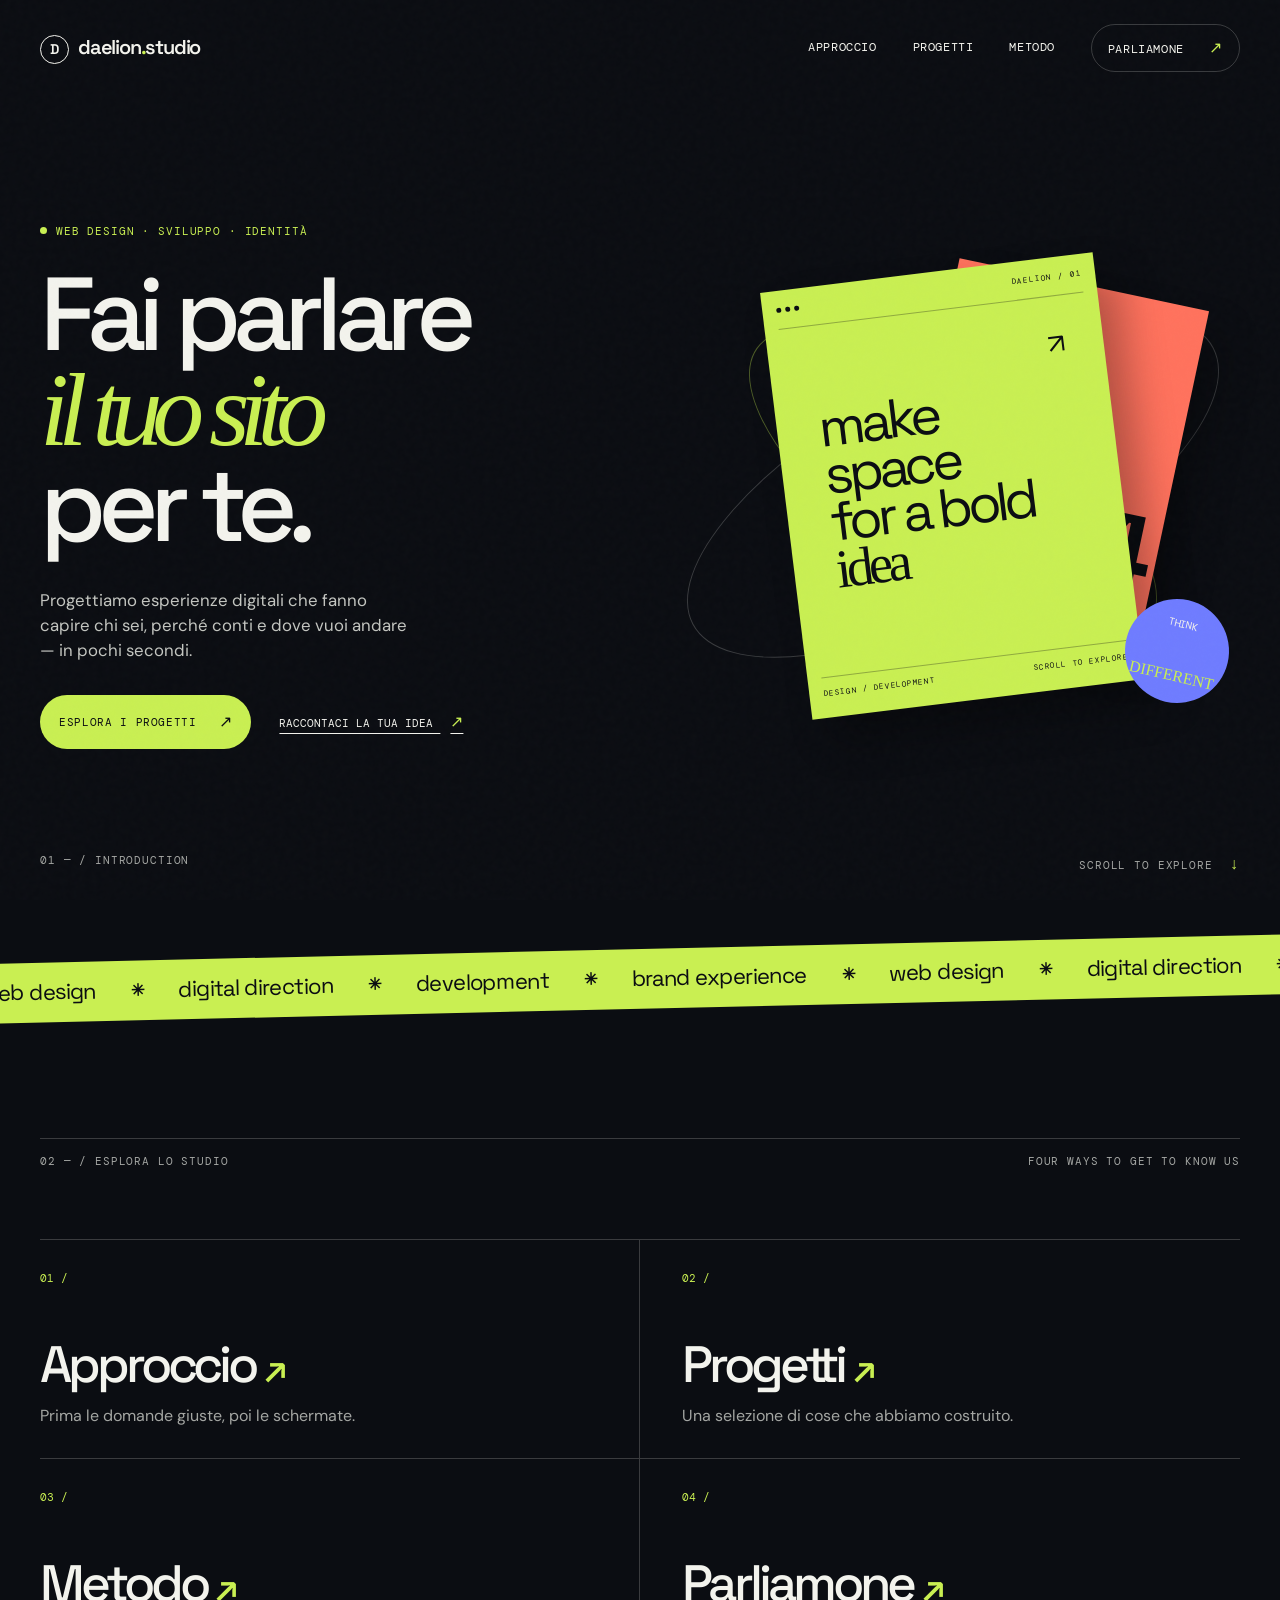
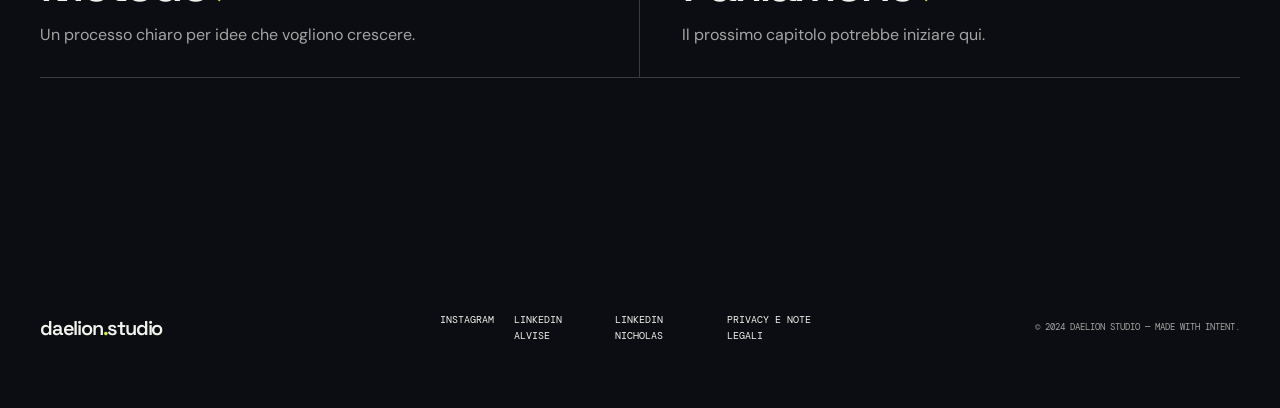
==== index.html @ 8bf16090 "Update homepage hero message" ====
<!doctype html>
<html lang="it">
  <head>
    <meta charset="UTF-8" />
    <meta name="viewport" content="width=device-width, initial-scale=1.0" />
    <meta
      name="description"
      content="Daelion Studio progetta siti web distintivi per imprese ambiziose."
    />
    <title>Daelion Studio — Siti web con carattere</title>
    <link rel="icon" type="image/svg+xml" href="favicon.svg" />
    <link rel="preconnect" href="https://fonts.googleapis.com" />
    <link rel="preconnect" href="https://fonts.gstatic.com" crossorigin />
    <link
      href="https://fonts.googleapis.com/css2?family=DM+Mono:wght@400;500&family=DM+Sans:wght@400;500;600;700&family=Space+Grotesk:wght@400;500;600;700&display=swap"
      rel="stylesheet"
    />
    <link rel="stylesheet" href="styles.css" />
  </head>
  <body>
    <div class="noise" aria-hidden="true"></div>
    <header class="site-header">
      <a
        class="brand"
        href="index.html"
        aria-label="Daelion Studio, torna all'inizio"
        ><span class="brand-mark">D</span
        ><span>daelion<span class="brand-dot">.</span>studio</span></a
      ><button class="menu-toggle" aria-label="Apri menu" aria-expanded="false">
        <span></span><span></span>
      </button>
      <nav class="main-nav" aria-label="Navigazione principale">
        <a href="approccio.html">Approccio</a
        ><a href="progetti.html">Progetti</a><a href="metodo.html">Metodo</a
        ><a class="nav-cta" href="parliamone.html">Parliamone <span>↗</span></a>
      </nav>
    </header>
    <main id="top">
      <section class="hero section-shell">
        <div class="hero-copy">
          <p class="eyebrow">
            <span class="eyebrow-dot"></span> Web design · sviluppo · identità
          </p>
          <h1>Fai parlare<br /><em>il tuo sito</em><br />per te.</h1>
          <p class="hero-intro">
            Progettiamo esperienze digitali che fanno capire chi sei, perché
            conti e dove vuoi andare — in pochi secondi.
          </p>
          <div class="hero-actions">
            <a class="button button-primary" href="progetti.html"
              >Esplora i progetti <span>↗</span></a
            ><a class="text-link" href="parliamone.html"
              >Raccontaci la tua idea <span>↗</span></a
            >
          </div>
        </div>
        <div
          class="hero-art"
          aria-label="Composizione astratta con anteprima di un sito web"
          role="img"
        >
          <div class="orbit orbit-one"></div>
          <div class="orbit orbit-two"></div>
          <div class="hero-card hero-card-back">
            <span>studio<br />in progress</span><b>24</b>
          </div>
          <div class="hero-card hero-card-front">
            <div class="mini-browser">
              <span></span><span></span><span></span><i>daelion / 01</i>
            </div>
            <div class="hero-card-body">
              <p>make space<br />for a bold<br /><strong>idea</strong></p>
              <span class="mini-arrow">↗</span>
            </div>
            <div class="mini-footer">
              <span>design / development</span><span>scroll to explore</span>
            </div>
          </div>
          <div class="hero-sticker">think<br /><b>different</b></div>
        </div>
        <div class="hero-meta">
          <span>01 — / introduction</span
          ><span>scroll to explore <b>↓</b></span>
        </div>
      </section>
      <div class="ticker" aria-label="I nostri ambiti di lavoro">
        <div class="ticker-track">
          <span>web design</span><b>✳</b><span>digital direction</span><b>✳</b
          ><span>development</span><b>✳</b><span>brand experience</span><b>✳</b
          ><span>web design</span><b>✳</b><span>digital direction</span><b>✳</b>
        </div>
      </div>
      <section class="home-links section-shell">
        <div class="section-label">
          <span>02 — / esplora lo studio</span
          ><span>four ways to get to know us</span>
        </div>
        <div class="home-links-grid">
          <a class="home-link-card" href="approccio.html">
            <span>01 /</span>
            <h2>Approccio <em>↗</em></h2>
            <p>Prima le domande giuste, poi le schermate.</p></a>
            <a class="home-link-card" href="progetti.html">
            <span>02 /</span>
            <h2>Progetti <em>↗</em></h2>
            <p>Una selezione di cose che abbiamo costruito.</p>
          </a>
          <a class="home-link-card" href="metodo.html">
            <span>03 /</span>
            <h2>Metodo <em>↗</em></h2>
            <p>Un processo chiaro per idee che vogliono crescere.</p>
          </a>
          <a class="home-link-card" href="parliamone.html">
            <span>04 /</span>
            <h2>Parliamone <em>↗</em></h2>
            <p>Il prossimo capitolo potrebbe iniziare qui.</p>
          </a>
        </div>
      </section>
    </main>
    <footer class="site-footer section-shell">
      <div class="footer-brand">
        daelion<span class="brand-dot">.</span>studio
      </div>
      <div class="footer-links">
        <a href="progetti.html">Instagram</a>
        <a href="linkedin.com/in/alvise-garberino">LinkedIn Alvise</a>
        <a href="linkedin.com/in/nicholas-darisi-b0581b3ab">LinkedIn Nicholas</a>
      </div>
      <p>© 2024 Daelion Studio — Made with intent.</p>
    </footer>
    <script src="script.js"></script>
  </body>
</html>
---- styles.css ----
:root {
  --ink: #0b0d12;
  --paper: #f3f3ed;
  --lime: #c9ef52;
  --coral: #ff725d;
  --blue: #6f7cff;
  --line: rgba(243, 243, 237, 0.2);
  --muted: #a4a6a3;
  --sans: "DM Sans", Arial, sans-serif;
  --display: "Space Grotesk", Arial, sans-serif;
  --mono: "DM Mono", monospace;
}
* {
  box-sizing: border-box;
}
html {
  scroll-behavior: smooth;
}
body {
  margin: 0;
  background: var(--ink);
  color: var(--paper);
  font-family: var(--sans);
  font-size: 16px;
  line-height: 1.5;
  overflow-x: hidden;
}
.noise {
  position: fixed;
  inset: 0;
  opacity: 0.04;
  pointer-events: none;
  z-index: 10;
  background-image: url("data:image/svg+xml,%3Csvg viewBox='0 0 180 180' xmlns='http://www.w3.org/2000/svg'%3E%3Cfilter id='n'%3E%3CfeTurbulence type='fractalNoise' baseFrequency='.8' numOctaves='3' stitchTiles='stitch'/%3E%3C/filter%3E%3Crect width='100%25' height='100%25' filter='url(%23n)' opacity='.5'/%3E%3C/svg%3E");
}
.section-shell {
  width: min(1240px, calc(100% - 80px));
  margin: 0 auto;
}
.site-header {
  height: 96px;
  width: min(1380px, calc(100% - 80px));
  margin: auto;
  display: flex;
  align-items: center;
  justify-content: space-between;
  position: relative;
  z-index: 20;
}
.brand,
.footer-brand {
  font-family: var(--display);
  font-size: 1.25rem;
  letter-spacing: -0.06em;
  color: var(--paper);
  text-decoration: none;
  font-weight: 600;
}
.brand-mark {
  display: inline-grid;
  place-items: center;
  width: 29px;
  height: 29px;
  border: 1px solid var(--paper);
  border-radius: 50%;
  font-size: 0.88rem;
  margin-right: 9px;
  letter-spacing: 0;
}
.brand-dot {
  color: var(--lime);
}
.main-nav {
  display: flex;
  align-items: center;
  gap: 36px;
  font-family: var(--mono);
  font-size: 0.74rem;
  text-transform: uppercase;
  letter-spacing: 0.05em;
}
.main-nav a,
.footer-links a {
  color: var(--paper);
  text-decoration: none;
  transition: color 0.2s;
}
.main-nav a:hover,
.footer-links a:hover,
.text-link:hover {
  color: var(--lime);
}
.nav-cta {
  border: 1px solid var(--line);
  padding: 11px 16px;
  border-radius: 99px;
}
.nav-cta span {
  color: var(--lime);
  margin-left: 18px;
  font-size: 1rem;
}
.menu-toggle {
  display: none;
  background: none;
  border: 0;
  color: var(--paper);
}
.hero {
  min-height: calc(100vh - 96px);
  position: relative;
  display: grid;
  grid-template-columns: 1fr 0.92fr;
  align-items: center;
  padding: 72px 0 96px;
}
.eyebrow,
.section-label,
.hero-meta,
.mini-browser,
.mini-footer,
.preview-nav,
.preview-foot,
.lumen-top,
.lumen-foot,
.casa-top,
.marea-top,
.marea-bottom {
  font-family: var(--mono);
  text-transform: uppercase;
  font-size: 0.67rem;
  letter-spacing: 0.08em;
}
.eyebrow {
  color: var(--lime);
  display: flex;
  align-items: center;
  gap: 9px;
  margin: 0 0 28px;
}
.eyebrow-dot {
  width: 7px;
  height: 7px;
  background: var(--lime);
  border-radius: 50%;
  display: inline-block;
}
.hero h1,
.manifesto h2,
.work h2,
.process h2,
.contact h2 {
  font-family: var(--display);
  font-weight: 500;
  letter-spacing: -0.08em;
  line-height: 0.92;
  margin: 0;
}
.hero h1 {
  font-size: clamp(4.2rem, 8.1vw, 8.5rem);
  max-width: 800px;
}
.hero h1 em,
.manifesto h2 em,
.work h2 em,
.process h2 em,
.contact h2 em {
  font-family: Georgia, serif;
  font-weight: 400;
  color: var(--lime);
  letter-spacing: -0.1em;
}
.hero-intro {
  font-size: 1.05rem;
  color: #c4c6c1;
  max-width: 370px;
  margin: 34px 0 32px;
  line-height: 1.5;
}
.hero-actions {
  display: flex;
  align-items: center;
  gap: 28px;
}
.button {
  display: inline-flex;
  align-items: center;
  gap: 22px;
  text-decoration: none;
  text-transform: uppercase;
  font-family: var(--mono);
  font-size: 0.68rem;
  letter-spacing: 0.06em;
  padding: 15px 19px;
  border-radius: 99px;
}
.button-primary {
  background: var(--lime);
  color: var(--ink);
}
.button-primary span {
  font-size: 1rem;
}
.text-link {
  font-family: var(--mono);
  font-size: 0.7rem;
  text-transform: uppercase;
  color: var(--paper);
  text-underline-offset: 6px;
  transition: color 0.2s;
}
.text-link span {
  color: var(--lime);
  font-size: 1rem;
  margin-left: 10px;
}
.hero-art {
  height: 570px;
  position: relative;
  display: grid;
  place-items: center;
}
.orbit {
  position: absolute;
  border: 1px solid var(--line);
  border-radius: 50%;
  transform: rotate(-28deg);
}
.orbit-one {
  width: 590px;
  height: 230px;
}
.orbit-two {
  width: 480px;
  height: 190px;
  transform: rotate(35deg);
  border-color: rgba(201, 239, 82, 0.35);
}
.hero-card {
  position: absolute;
  box-shadow: 20px 25px 40px rgba(0, 0, 0, 0.3);
}
.hero-card-back {
  width: 255px;
  height: 335px;
  background: var(--coral);
  right: 11%;
  top: 14%;
  transform: rotate(12deg);
  padding: 24px;
  color: var(--ink);
  font-family: var(--mono);
  font-size: 0.7rem;
  text-transform: uppercase;
}
.hero-card-back b {
  position: absolute;
  font-family: var(--display);
  font-size: 6.5rem;
  bottom: 5px;
  right: 15px;
  letter-spacing: -0.1em;
}
.hero-card-front {
  width: 335px;
  height: 430px;
  background: var(--lime);
  color: var(--ink);
  transform: rotate(-7deg);
  z-index: 2;
  padding: 14px;
}
.mini-browser {
  border-bottom: 1px solid rgba(11, 13, 18, 0.3);
  padding-bottom: 12px;
  display: flex;
  gap: 4px;
  align-items: center;
}
.mini-browser span {
  width: 5px;
  height: 5px;
  border-radius: 50%;
  background: var(--ink);
  display: block;
}
.mini-browser i {
  font-style: normal;
  margin-left: auto;
  font-size: 0.48rem;
}
.hero-card-body {
  height: 350px;
  position: relative;
  display: flex;
  align-items: center;
  padding: 28px;
}
.hero-card-body p {
  font-family: var(--display);
  font-size: 3.4rem;
  line-height: 0.87;
  letter-spacing: -0.09em;
  margin: 0;
}
.hero-card-body strong {
  font-family: Georgia, serif;
  font-weight: 400;
}
.mini-arrow {
  position: absolute;
  right: 25px;
  top: 28px;
  font-size: 1.7rem;
}
.mini-footer {
  border-top: 1px solid rgba(11, 13, 18, 0.3);
  padding-top: 10px;
  font-size: 0.48rem;
  display: flex;
  justify-content: space-between;
}
.hero-sticker {
  position: absolute;
  background: var(--blue);
  border-radius: 50%;
  width: 104px;
  height: 104px;
  right: 2%;
  bottom: 12%;
  display: grid;
  place-items: center;
  text-align: center;
  transform: rotate(13deg);
  font-family: var(--mono);
  font-size: 0.65rem;
  text-transform: uppercase;
  line-height: 1.1;
  color: var(--paper);
  z-index: 3;
}
.hero-sticker b {
  font-family: Georgia, serif;
  font-size: 1rem;
  color: var(--lime);
  font-weight: 400;
}
.hero-meta {
  position: absolute;
  bottom: 24px;
  left: 0;
  right: 0;
  display: flex;
  justify-content: space-between;
  color: var(--muted);
}
.hero-meta b {
  color: var(--lime);
  font-size: 1rem;
  margin-left: 9px;
}
.ticker {
  background: var(--lime);
  color: var(--ink);
  overflow: hidden;
  white-space: nowrap;
  transform: rotate(-1.3deg) scale(1.03);
  margin: 50px 0 130px;
}
.ticker-track {
  display: flex;
  align-items: center;
  gap: 34px;
  width: max-content;
  padding: 13px 0;
  animation: marquee 25s linear infinite;
  font-family: var(--display);
  font-size: 1.35rem;
  letter-spacing: -0.04em;
}
.ticker b {
  font-family: var(--sans);
  font-size: 1rem;
}
@keyframes marquee {
  to {
    transform: translateX(-50%);
  }
}
.section-label {
  display: flex;
  justify-content: space-between;
  color: var(--muted);
  border-top: 1px solid var(--line);
  padding-top: 14px;
  margin-bottom: 70px;
}
.manifesto {
  padding-bottom: 180px;
}
.manifesto-grid {
  display: grid;
  grid-template-columns: 1.2fr 0.8fr;
  gap: 10%;
}
.manifesto h2,
.work h2,
.process h2 {
  font-size: clamp(3.4rem, 6vw, 6.4rem);
}
.manifesto-copy {
  max-width: 330px;
  align-self: end;
  padding-bottom: 7px;
}
.manifesto-copy p {
  color: #c4c6c1;
  margin: 0 0 20px;
}
.manifesto-copy .text-link {
  display: block;
  margin-top: 36px;
}
.services {
  padding-bottom: 180px;
}
.services-list {
  border-top: 1px solid var(--line);
}
.service-item {
  display: grid;
  grid-template-columns: 90px 1fr 40px;
  gap: 30px;
  align-items: start;
  border-bottom: 1px solid var(--line);
  padding: 30px 0;
  transition:
    padding 0.3s,
    background 0.3s;
}
.service-item:hover {
  padding-left: 18px;
  background: rgba(201, 239, 82, 0.05);
}
.service-number,
.service-symbol {
  font-family: var(--mono);
  font-size: 0.72rem;
  color: var(--lime);
  padding-top: 6px;
}
.service-symbol {
  font-size: 1.3rem;
  text-align: right;
}
.service-item h3 {
  font-family: var(--display);
  font-size: clamp(2rem, 3.2vw, 3.5rem);
  font-weight: 500;
  letter-spacing: -0.07em;
  line-height: 0.95;
  margin: 0;
}
.service-item h3 em {
  font-family: Georgia, serif;
  font-weight: 400;
  color: var(--lime);
}
.service-item p {
  max-width: 360px;
  color: var(--muted);
  margin: 16px 0 0;
}
.work {
  padding-bottom: 180px;
}
.work-heading {
  display: flex;
  justify-content: space-between;
  align-items: end;
  margin-bottom: 48px;
}
.work-heading p {
  max-width: 280px;
  color: var(--muted);
  margin: 0 0 5px;
}
.filter-row {
  display: flex;
  gap: 8px;
  margin-bottom: 32px;
}
.filter {
  border: 1px solid var(--line);
  background: none;
  color: var(--muted);
  padding: 9px 14px;
  border-radius: 99px;
  font-family: var(--mono);
  font-size: 0.65rem;
  text-transform: uppercase;
  cursor: pointer;
}
.filter.active,
.filter:hover {
  background: var(--lime);
  border-color: var(--lime);
  color: var(--ink);
}
.portfolio-grid {
  display: grid;
  grid-template-columns: 1.25fr 0.75fr;
  gap: 34px;
}
.project-card {
  min-width: 0;
}
.project-large {
  grid-row: span 2;
}
.project-preview {
  height: 400px;
  position: relative;
  overflow: hidden;
  padding: 25px;
  color: var(--ink);
  transition: transform 0.4s;
}
.project-card:hover .project-preview {
  transform: scale(0.985);
}
.project-large .project-preview {
  height: 710px;
}
.project-info {
  display: flex;
  justify-content: space-between;
  padding: 15px 0 26px;
  border-bottom: 1px solid var(--line);
}
.project-info h3 {
  font-family: var(--display);
  font-size: 1.1rem;
  font-weight: 500;
  margin: 0;
  letter-spacing: -0.04em;
}
.project-info p {
  font-family: var(--mono);
  font-size: 0.61rem;
  text-transform: uppercase;
  color: var(--muted);
  margin: 5px 0 0;
}
.project-info > span {
  font-family: var(--mono);
  font-size: 0.65rem;
  color: var(--lime);
}
.preview-atelier {
  background: #ff705e;
}
.preview-nav {
  display: flex;
  justify-content: space-between;
}
.preview-title {
  font-family: var(--display);
  font-size: clamp(3.5rem, 6vw, 6.8rem);
  letter-spacing: -0.1em;
  line-height: 0.82;
  margin-top: 20%;
}
.preview-title i,
.lumen-title i,
.casa-title i,
.marea-title i {
  font-family: Georgia, serif;
  font-weight: 400;
}
.preview-foot {
  position: absolute;
  bottom: 25px;
  left: 25px;
  right: 25px;
  border-top: 1px solid rgba(11, 13, 18, 0.35);
  padding-top: 10px;
  display: flex;
  justify-content: space-between;
}
.preview-foot span {
  font-size: 1.3rem;
}
.preview-lumen {
  background: #a7b5ff;
}
.lumen-top,
.casa-top,
.marea-top {
  display: flex;
  justify-content: space-between;
}
.lumen-orb {
  width: 190px;
  height: 190px;
  border-radius: 50%;
  background: var(--ink);
  position: absolute;
  right: -35px;
  top: 50px;
}
.lumen-title {
  font-family: var(--display);
  font-size: 3.8rem;
  letter-spacing: -0.1em;
  line-height: 0.78;
  position: absolute;
  left: 25px;
  bottom: 85px;
}
.lumen-foot {
  position: absolute;
  bottom: 25px;
}
.preview-casa {
  background: #e9dfc5;
}
.casa-title {
  font-family: var(--display);
  font-size: 3.5rem;
  letter-spacing: -0.1em;
  line-height: 0.8;
  position: absolute;
  bottom: 60px;
  left: 25px;
}
.casa-stamp {
  position: absolute;
  right: 27px;
  top: 35%;
  border: 1px solid var(--ink);
  border-radius: 50%;
  height: 80px;
  width: 80px;
  display: grid;
  place-content: center;
  text-align: center;
  font-family: var(--mono);
  font-size: 0.55rem;
  transform: rotate(12deg);
}
.casa-stamp small {
  font-size: 0.42rem;
}
.preview-marea {
  background: #9ae8ca;
}
.marea-title {
  font-family: var(--display);
  font-size: 3.5rem;
  letter-spacing: -0.1em;
  line-height: 0.8;
  position: absolute;
  bottom: 72px;
}
.marea-bottom {
  position: absolute;
  bottom: 25px;
}
.marea-top span {
  font-size: 0.5rem;
}
.work-note {
  text-align: center;
  color: var(--muted);
  font-family: var(--mono);
  font-size: 0.7rem;
  text-transform: uppercase;
  margin: 45px 0 0;
}
.work-note span {
  color: var(--lime);
  margin-left: 8px;
}
.project-card.is-hidden {
  display: none;
}
.process {
  padding-bottom: 180px;
}
.process-heading {
  display: flex;
  justify-content: space-between;
  align-items: end;
  margin-bottom: 75px;
}
.process-heading p {
  max-width: 270px;
  color: var(--muted);
  margin: 0 0 5px;
}
.process-steps {
  display: grid;
  grid-template-columns: repeat(4, 1fr);
  gap: 24px;
}
.step {
  border-top: 1px solid var(--line);
  padding-top: 16px;
}
.step > span {
  color: var(--lime);
  font-family: var(--mono);
  font-size: 0.7rem;
}
.step h3 {
  font-family: var(--display);
  font-size: 1.4rem;
  font-weight: 500;
  letter-spacing: -0.05em;
  margin: 48px 0 10px;
}
.step p {
  color: var(--muted);
  font-size: 0.92rem;
  max-width: 190px;
  margin: 0;
}
.contact {
  background: var(--lime);
  color: var(--ink);
  min-height: 560px;
  padding: 16px 40px 50px;
  position: relative;
  overflow: hidden;
  margin-bottom: 0;
}
.contact .section-label {
  border-color: rgba(11, 13, 18, 0.25);
  color: rgba(11, 13, 18, 0.65);
  position: relative;
  z-index: 1;
}
.contact-shape {
  position: absolute;
  width: 530px;
  height: 530px;
  border: 1px solid rgba(11, 13, 18, 0.25);
  border-radius: 50%;
  right: -95px;
  top: 110px;
}
.contact-shape:after {
  content: "";
  position: absolute;
  inset: 40px;
  border: 1px solid rgba(11, 13, 18, 0.25);
  border-radius: 50%;
}
.contact-content {
  position: relative;
  z-index: 1;
  margin-top: 100px;
}
.contact h2 {
  font-size: clamp(3.8rem, 7vw, 7.5rem);
}
.contact h2 em {
  color: var(--coral);
}
.contact-email {
  display: inline-block;
  color: var(--ink);
  font-family: var(--mono);
  font-size: 1.15rem;
  text-decoration: underline;
  text-underline-offset: 8px;
  margin-top: 50px;
}
.contact-email span {
  font-size: 1.6rem;
  margin-left: 15px;
  text-decoration: none;
  display: inline-block;
}
.contact-content p {
  position: absolute;
  right: 10%;
  bottom: 0;
  font-family: var(--mono);
  font-size: 0.68rem;
  text-transform: uppercase;
  line-height: 1.5;
}
.site-footer {
  height: 160px;
  display: grid;
  grid-template-columns: 1fr 1fr 1fr;
  align-items: center;
}
.footer-links {
  display: flex;
  gap: 20px;
  justify-content: center;
  font-family: var(--mono);
  font-size: 0.65rem;
  text-transform: uppercase;
}
.site-footer p {
  text-align: right;
  font-family: var(--mono);
  font-size: 0.58rem;
  color: var(--muted);
  text-transform: uppercase;
}
@media (max-width: 800px) {
  .section-shell,
  .site-header {
    width: calc(100% - 40px);
  }
  .site-header {
    height: 76px;
  }
  .main-nav {
    display: none;
    position: absolute;
    top: 65px;
    left: 0;
    right: 0;
    background: var(--ink);
    padding: 25px;
    border: 1px solid var(--line);
    flex-direction: column;
    align-items: flex-start;
    gap: 22px;
  }
  .main-nav.open {
    display: flex;
  }
  .menu-toggle {
    display: block;
    width: 35px;
    height: 32px;
    cursor: pointer;
  }
  .menu-toggle span {
    display: block;
    width: 25px;
    height: 1px;
    background: var(--paper);
    margin: 7px 0;
  }
  .hero {
    display: block;
    padding: 70px 0 90px;
    min-height: auto;
  }
  .hero h1 {
    font-size: clamp(4rem, 17vw, 7rem);
  }
  .hero-art {
    height: 450px;
    margin-top: 35px;
  }
  .hero-card-front {
    width: 260px;
    height: 340px;
  }
  .hero-card-body {
    height: 270px;
    padding: 20px;
  }
  .hero-card-body p {
    font-size: 2.65rem;
  }
  .hero-card-back {
    width: 200px;
    height: 275px;
  }
  .hero-sticker {
    right: 6%;
    bottom: 4%;
    width: 82px;
    height: 82px;
    font-size: 0.55rem;
  }
  .orbit-one {
    width: 390px;
  }
  .orbit-two {
    width: 330px;
  }
  .hero-meta {
    bottom: 25px;
  }
  .ticker {
    margin: 20px 0 100px;
  }
  .section-label {
    margin-bottom: 48px;
    font-size: 0.58rem;
  }
  .section-label span:last-child {
    display: none;
  }
  .manifesto,
  .services,
  .work,
  .process {
    padding-bottom: 120px;
  }
  .manifesto-grid,
  .work-heading,
  .process-heading {
    display: block;
  }
  .manifesto-copy,
  .work-heading p,
  .process-heading p {
    margin-top: 36px;
  }
  .services-list {
    margin-top: 15px;
  }
  .service-item {
    grid-template-columns: 40px 1fr 25px;
    gap: 10px;
  }
  .service-item h3 {
    font-size: 2.4rem;
  }
  .portfolio-grid {
    display: block;
  }
  .project-preview,
  .project-large .project-preview {
    height: 430px;
  }
  .project-card {
    margin-bottom: 15px;
  }
  .process-steps {
    grid-template-columns: 1fr 1fr;
    gap: 45px 20px;
  }
  .step h3 {
    margin-top: 30px;
  }
  .contact {
    width: calc(100% - 20px);
    padding-left: 20px;
    padding-right: 20px;
    min-height: 570px;
  }
  .contact-content {
    margin-top: 75px;
  }
  .contact-content p {
    position: static;
    margin-top: 55px;
  }
  .contact-shape {
    right: -220px;
  }
  .site-footer {
    height: auto;
    display: block;
    padding: 36px 0;
  }
  .footer-links {
    justify-content: flex-start;
    margin: 25px 0;
  }
  .site-footer p {
    text-align: left;
  }
}
.home-links {
  padding-bottom: 170px;
}
.home-links-grid {
  display: grid;
  grid-template-columns: 1fr 1fr;
  border-top: 1px solid var(--line);
}
.home-link-card {
  display: block;
  color: var(--paper);
  text-decoration: none;
  border-bottom: 1px solid var(--line);
  padding: 25px 0 30px;
  transition:
    padding 0.25s,
    background 0.25s;
}
.home-link-card:nth-child(odd) {
  padding-right: 7%;
  border-right: 1px solid var(--line);
}
.home-link-card:nth-child(even) {
  padding-left: 7%;
}
.home-link-card:hover {
  padding-left: 18px;
  background: rgba(201, 239, 82, 0.04);
}
.home-link-card:nth-child(even):hover {
  padding-left: calc(7% + 18px);
}
.home-link-card > span,
.principles-grid article > span,
.step-detail > span,
.contact-label {
  font: 0.68rem var(--mono);
  color: var(--lime);
  text-transform: uppercase;
}
.home-link-card h2 {
  font: 500 clamp(2.5rem, 4vw, 4.6rem)/0.95 var(--display);
  letter-spacing: -0.08em;
  margin: 52px 0 14px;
}
.home-link-card h2 em {
  font-style: normal;
  color: var(--lime);
  font-size: 0.75em;
}
.home-link-card p {
  color: var(--muted);
  margin: 0;
}
.inner-page {
  padding-bottom: 0;
}
.page-hero {
  padding: 80px 0 160px;
}
.page-hero.compact {
  padding-bottom: 100px;
}
.page-hero h1,
.contact-content h1 {
  font: 500 clamp(4.4rem, 9vw, 9rem)/0.88 var(--display);
  letter-spacing: -0.09em;
  margin: 0;
  max-width: 850px;
}
.page-hero h1 em,
.contact-content h1 em {
  font-family: Georgia, serif;
  font-weight: 400;
  color: var(--lime);
  letter-spacing: -0.1em;
}
.page-lead {
  max-width: 340px;
  color: #c4c6c1;
  font-size: 1.08rem;
  margin: 48px 0 0 47%;
  line-height: 1.5;
}
.split-content {
  display: grid;
  grid-template-columns: 1fr 1fr;
  gap: 10%;
  border-top: 1px solid var(--line);
  padding: 25px 0 170px;
}
.split-content > div:last-child {
  max-width: 420px;
  color: #c4c6c1;
}
.split-content p {
  margin: 0 0 20px;
}
.principles {
  padding-bottom: 170px;
}
.principles-grid {
  display: grid;
  grid-template-columns: repeat(3, 1fr);
  gap: 25px;
}
.principles-grid article {
  border-top: 1px solid var(--line);
  padding-top: 15px;
}
.principles-grid h2 {
  font: 500 clamp(2rem, 3vw, 3.2rem)/0.93 var(--display);
  letter-spacing: -0.08em;
  margin: 65px 0 18px;
}
.principles-grid h2 em {
  font:
    400 1em Georgia,
    serif;
  color: var(--lime);
}
.principles-grid p {
  color: var(--muted);
  max-width: 220px;
}
.process-detail {
  padding-bottom: 170px;
}
.step-detail {
  display: grid;
  grid-template-columns: 20% 1fr;
  border-top: 1px solid var(--line);
  padding: 25px 0 55px;
}
.step-detail h2 {
  font: 500 clamp(2.7rem, 5vw, 5.3rem)/0.9 var(--display);
  letter-spacing: -0.08em;
  margin: 0 0 18px;
}
.step-detail p {
  color: var(--muted);
  max-width: 390px;
  margin: 0;
}
.contact-page .contact {
  margin-bottom: 0;
}
.contact-extra {
  display: grid;
  grid-template-columns: 1fr 1fr;
  gap: 10%;
  padding: 100px 0 150px;
}
.contact-extra > div:first-child {
  max-width: 300px;
}
.contact-extra > div:first-child p:last-child {
  color: var(--muted);
}
.big-link {
  display: block;
  color: var(--paper);
  font: 500 clamp(2rem, 3vw, 3.3rem)/1 var(--display);
  letter-spacing: -0.08em;
  text-decoration: none;
  margin-top: 22px;
}
.big-link span {
  color: var(--lime);
  font-size: 0.75em;
}
.active-link {
  color: var(--lime) !important;
}
@media (max-width: 800px) {
  .home-links {
    padding-bottom: 100px;
  }
  .home-links-grid {
    display: block;
  }
  .home-link-card:nth-child(odd),
  .home-link-card:nth-child(even) {
    padding: 23px 0;
    border-right: 0;
  }
  .home-link-card:nth-child(even):hover {
    padding-left: 18px;
  }
  .home-link-card h2 {
    margin: 34px 0 10px;
    font-size: 2.8rem;
  }
  .page-hero,
  .page-hero.compact {
    padding: 55px 0 100px;
  }
  .page-hero h1,
  .contact-content h1 {
    font-size: clamp(3.8rem, 15vw, 6.5rem);
  }
  .page-lead {
    margin: 34px 0 0;
    max-width: 330px;
  }
  .split-content,
  .contact-extra {
    display: block;
    padding-bottom: 100px;
  }
  .split-content > div:last-child {
    margin-top: 42px;
  }
  .principles {
    padding-bottom: 100px;
  }
  .principles-grid {
    display: block;
  }
  .principles-grid article {
    margin-bottom: 50px;
  }
  .principles-grid h2 {
    margin: 35px 0 13px;
  }
  .process-detail {
    padding-bottom: 100px;
  }
  .step-detail {
    grid-template-columns: 45px 1fr;
    padding-bottom: 40px;
  }
  .step-detail h2 {
    font-size: 3.2rem;
  }
  .contact-page .contact {
    width: calc(100% - 20px);
  }
  .contact-extra {
    padding-top: 75px;
  }
  .contact-extra > div + div {
    margin-top: 55px;
  }
}
.legal-content {
  padding-bottom: 150px;
}
.legal-section {
  display: grid;
  grid-template-columns: 20% 1fr;
  border-top: 1px solid var(--line);
  padding: 25px 0 75px;
}
.legal-index {
  font: 0.68rem var(--mono);
  color: var(--lime);
  text-transform: uppercase;
}
.legal-section > div:last-child {
  max-width: 700px;
}
.legal-section h2 {
  font: 500 clamp(2.8rem, 5vw, 5.5rem)/0.9 var(--display);
  letter-spacing: -0.08em;
  margin: 0 0 35px;
}
.legal-section h3 {
  font: 500 1.2rem var(--display);
  letter-spacing: -0.04em;
  margin: 42px 0 12px;
}
.legal-section p {
  color: #c4c6c1;
  max-width: 680px;
  margin: 0 0 18px;
}
.legal-section a {
  color: var(--lime);
  text-underline-offset: 4px;
}
.legal-update {
  font: 0.68rem var(--mono) !important;
  color: var(--muted) !important;
  text-transform: uppercase;
  margin-top: 45px !important;
}
@media (max-width: 800px) {
  .legal-content {
    padding-bottom: 85px;
  }
  .legal-section {
    grid-template-columns: 45px 1fr;
    padding-bottom: 50px;
  }
  .legal-section h2 {
    font-size: 3.2rem;
    margin-bottom: 26px;
  }
  .legal-section h3 {
    margin-top: 30px;
  }
}
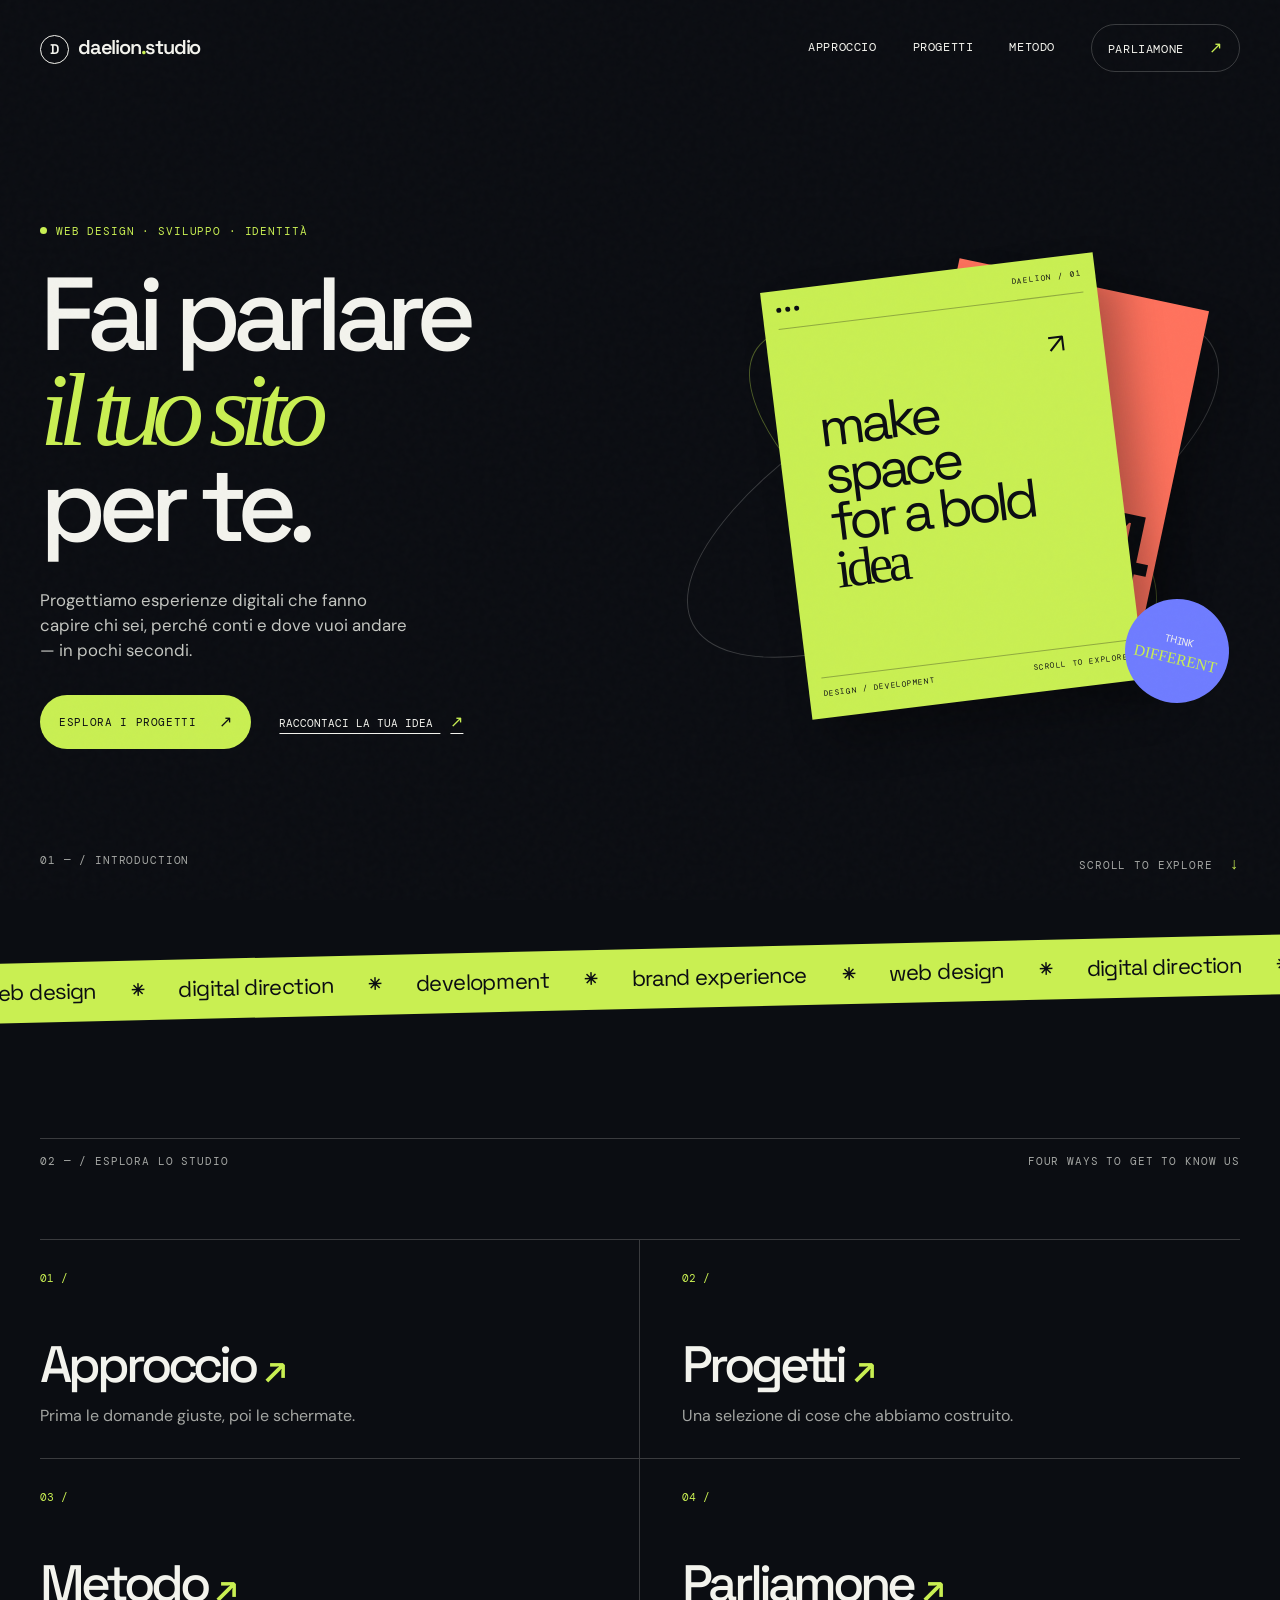
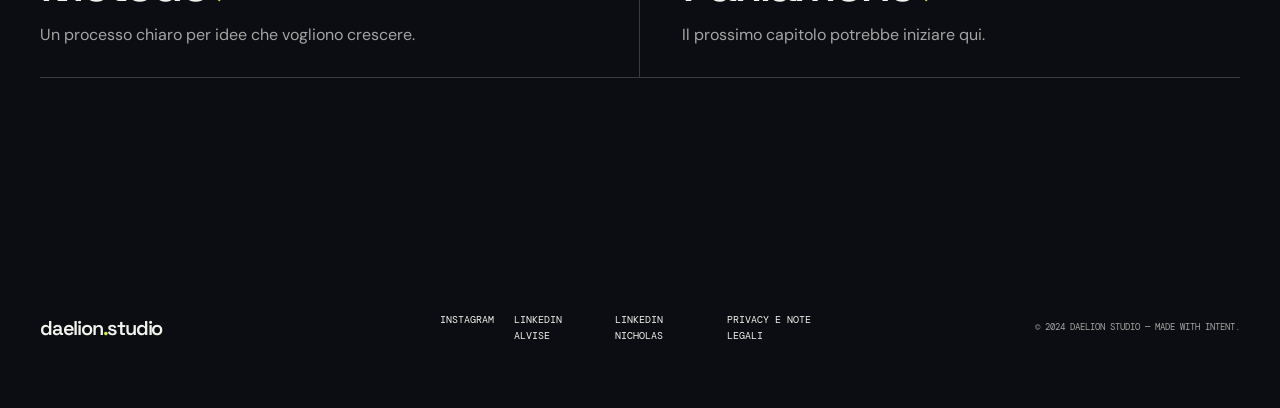
==== commit dbde9c86: "Center different sticker in hero circle" ====
--- a/index.html
+++ b/index.html
@@ -76,7 +76,7 @@
               <span>design / development</span><span>scroll to explore</span>
             </div>
           </div>
-          <div class="hero-sticker">think<br /><b>different</b></div>
+          <div class="hero-sticker"><span>think</span><b>different</b></div>
         </div>
         <div class="hero-meta">
           <span>01 — / introduction</span
--- a/styles.css
+++ b/styles.css
@@ -328,8 +328,10 @@
   height: 104px;
   right: 2%;
   bottom: 12%;
-  display: grid;
-  place-items: center;
+  display: flex;
+  flex-direction: column;
+  justify-content: center;
+  align-items: center;
   text-align: center;
   transform: rotate(13deg);
   font-family: var(--mono);
@@ -340,10 +342,15 @@
   z-index: 3;
 }
 .hero-sticker b {
+  display: block;
   font-family: Georgia, serif;
-  font-size: 1rem;
+  font-size: 0.98rem;
   color: var(--lime);
   font-weight: 400;
+  line-height: 1;
+  margin-top: 4px;
+  white-space: nowrap;
+  text-align: center;
 }
 .hero-meta {
   position: absolute;
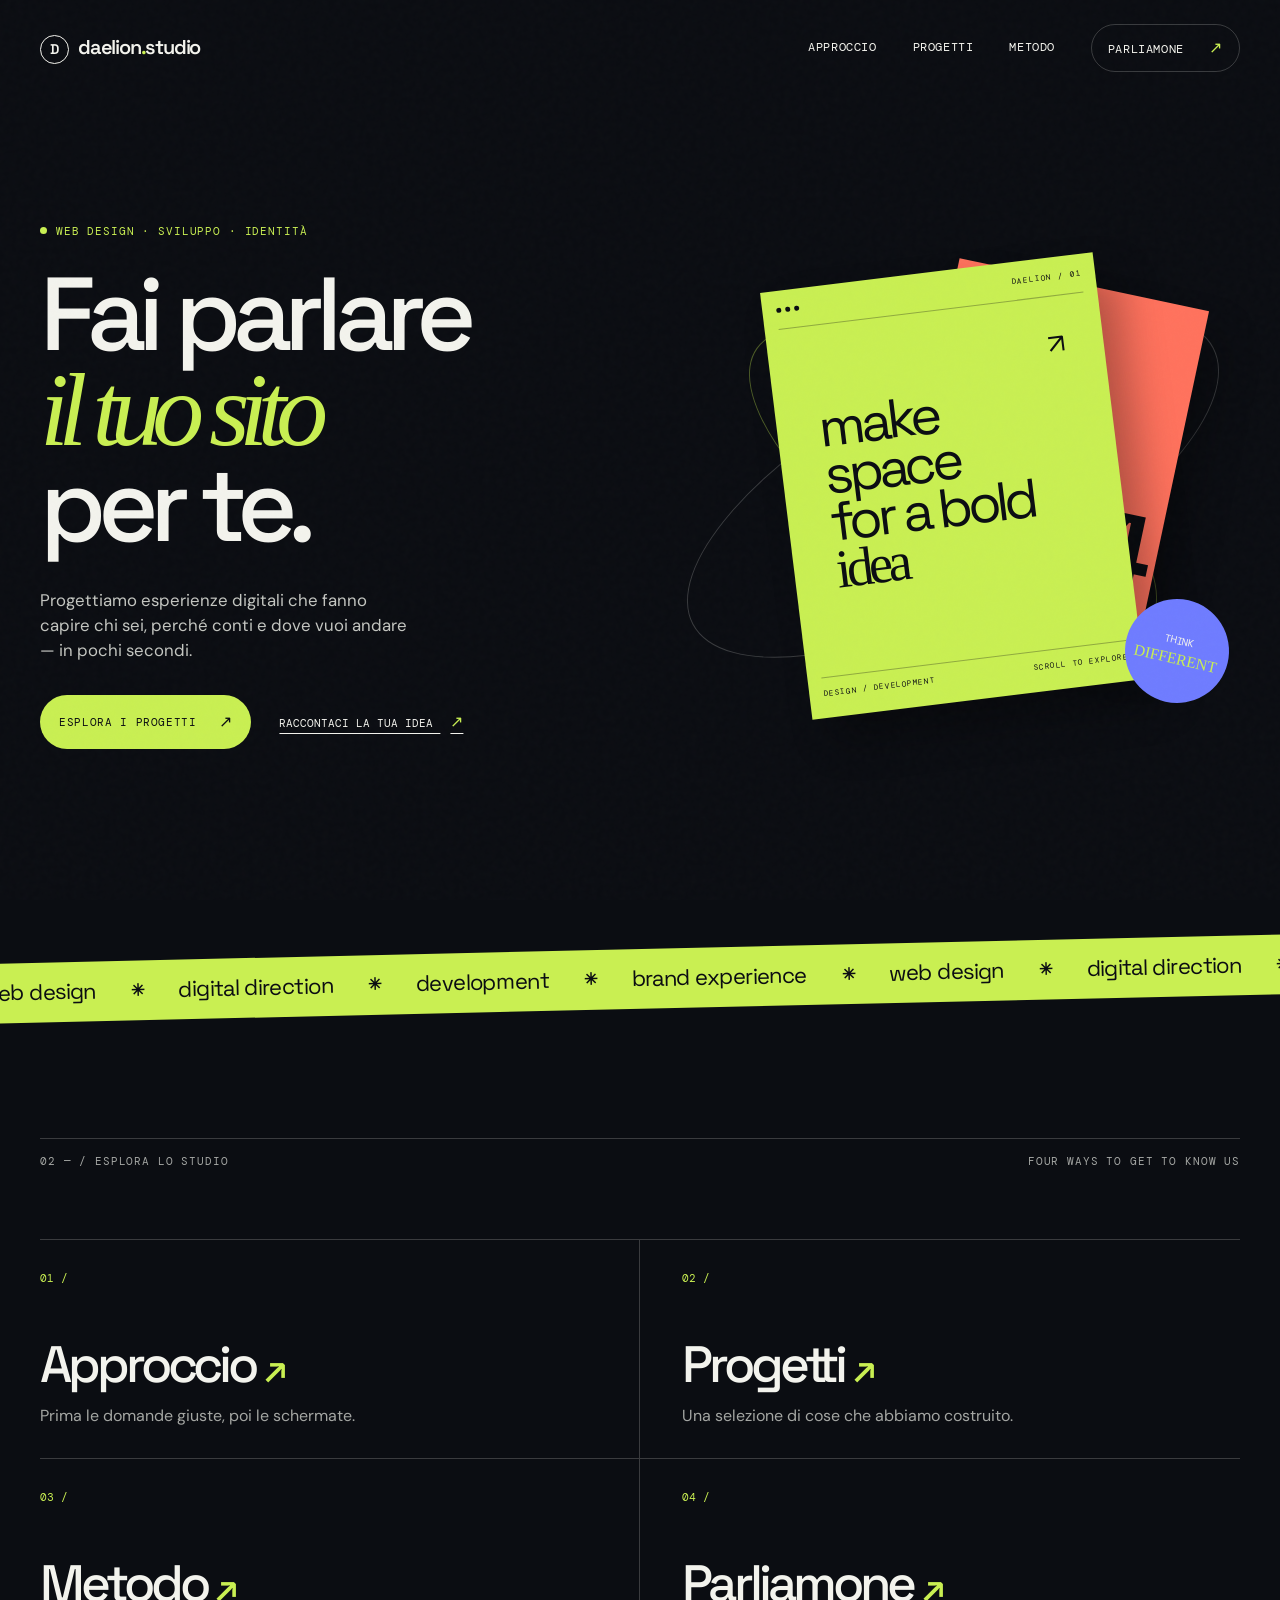
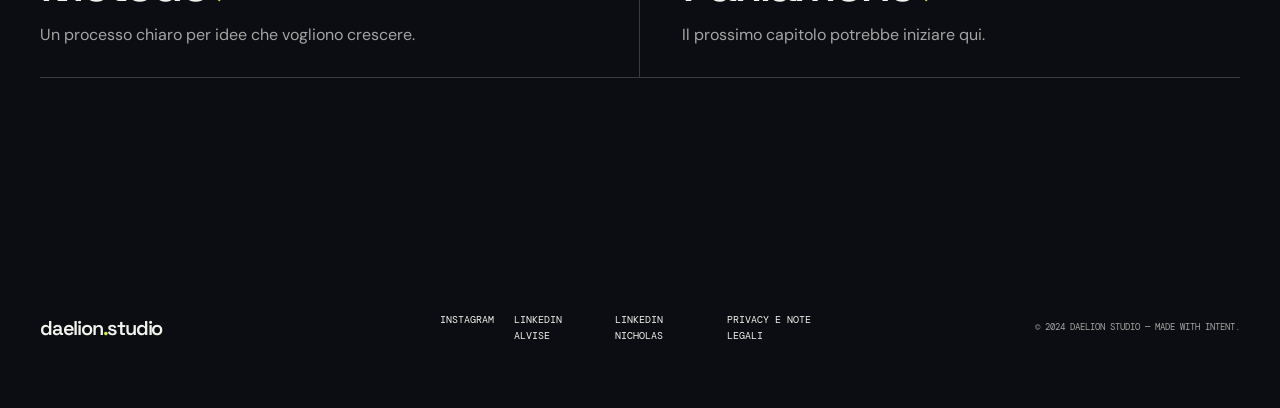
==== commit 1b74f738: "Format site source files" ====
--- a/index.html
+++ b/index.html
@@ -79,8 +79,8 @@
           <div class="hero-sticker"><span>think</span><b>different</b></div>
         </div>
         <div class="hero-meta">
-          <span>01 — / introduction</span
-          ><span>scroll to explore <b>↓</b></span>
+          <!-- <span>01 — / introduction</span> -->
+          <!-- <span>scroll to explore <b>↓</b></span> -->
         </div>
       </section>
       <div class="ticker" aria-label="I nostri ambiti di lavoro">
@@ -99,8 +99,9 @@
           <a class="home-link-card" href="approccio.html">
             <span>01 /</span>
             <h2>Approccio <em>↗</em></h2>
-            <p>Prima le domande giuste, poi le schermate.</p></a>
-            <a class="home-link-card" href="progetti.html">
+            <p>Prima le domande giuste, poi le schermate.</p></a
+          >
+          <a class="home-link-card" href="progetti.html">
             <span>02 /</span>
             <h2>Progetti <em>↗</em></h2>
             <p>Una selezione di cose che abbiamo costruito.</p>
@@ -125,7 +126,9 @@
       <div class="footer-links">
         <a href="progetti.html">Instagram</a>
         <a href="linkedin.com/in/alvise-garberino">LinkedIn Alvise</a>
-        <a href="linkedin.com/in/nicholas-darisi-b0581b3ab">LinkedIn Nicholas</a>
+        <a href="linkedin.com/in/nicholas-darisi-b0581b3ab"
+          >LinkedIn Nicholas</a
+        >
       </div>
       <p>© 2024 Daelion Studio — Made with intent.</p>
     </footer>
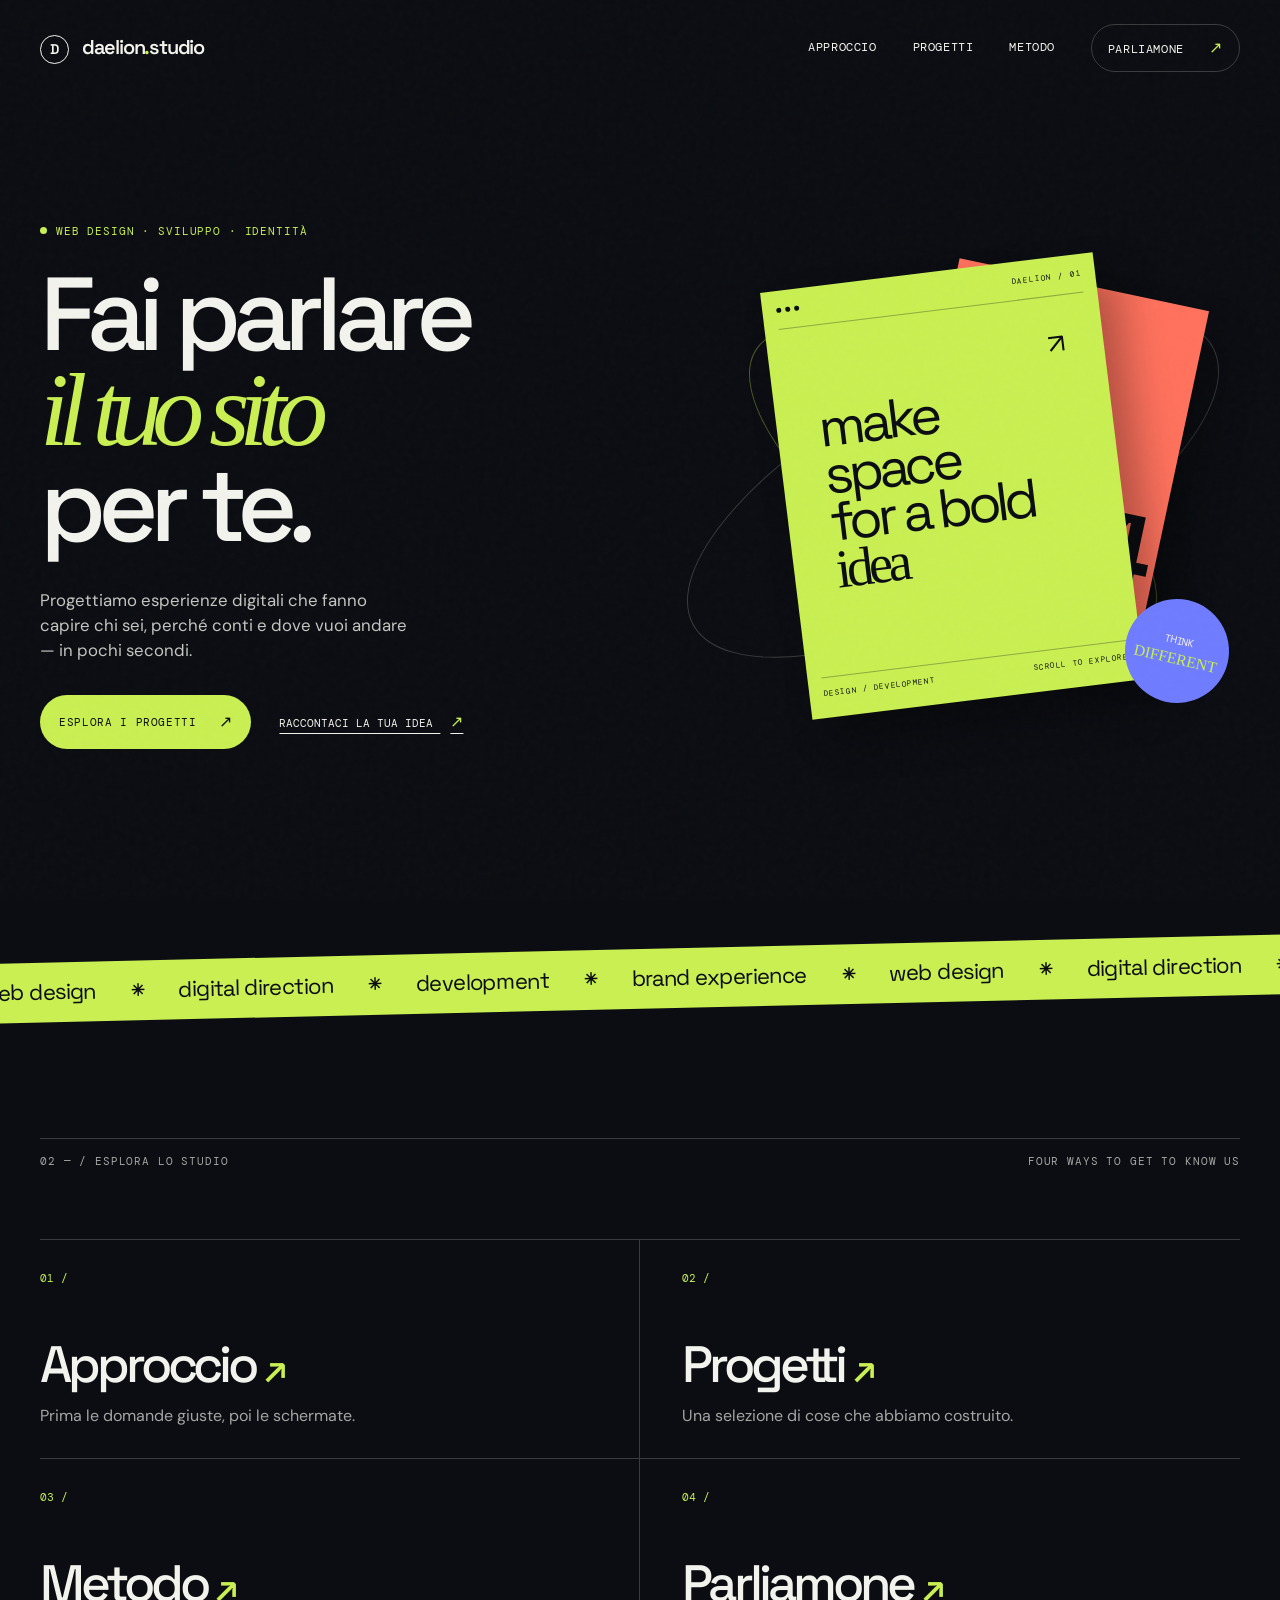
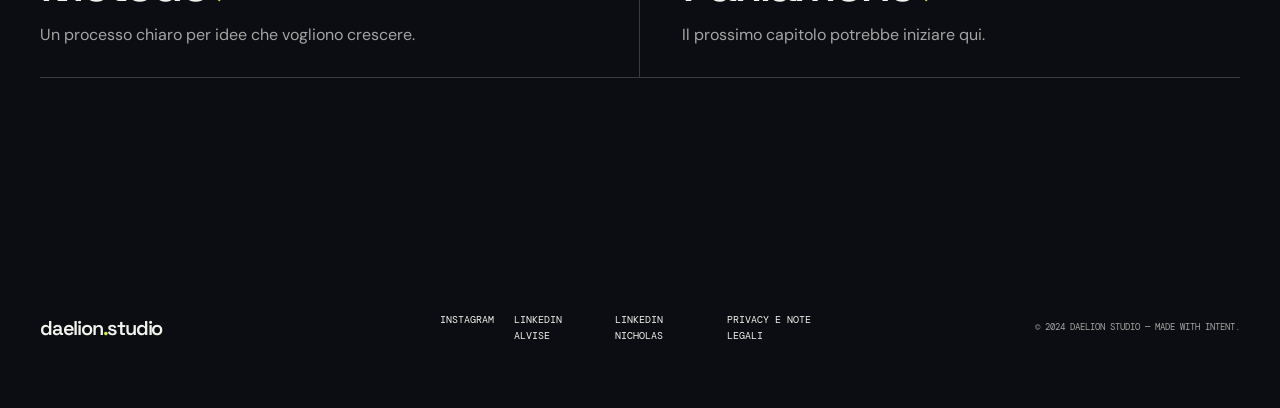
==== commit 16200ad9: "Clean up HTML tag formatting" ====
--- a/index.html
+++ b/index.html
@@ -20,19 +20,20 @@
   <body>
     <div class="noise" aria-hidden="true"></div>
     <header class="site-header">
-      <a
-        class="brand"
-        href="index.html"
-        aria-label="Daelion Studio, torna all'inizio"
-        ><span class="brand-mark">D</span
-        ><span>daelion<span class="brand-dot">.</span>studio</span></a
-      ><button class="menu-toggle" aria-label="Apri menu" aria-expanded="false">
+      <a class="brand" href="index.html" aria-label="Daelion Studio, torna all'inizio">
+        <span class="brand-mark">D</span>
+        <span>daelion<span class="brand-dot">.</span>studio</span>
+      </a>
+      <button class="menu-toggle" aria-label="Apri menu" aria-expanded="false">
         <span></span><span></span>
       </button>
       <nav class="main-nav" aria-label="Navigazione principale">
-        <a href="approccio.html">Approccio</a
-        ><a href="progetti.html">Progetti</a><a href="metodo.html">Metodo</a
-        ><a class="nav-cta" href="parliamone.html">Parliamone <span>↗</span></a>
+        <a href="approccio.html">Approccio</a>
+        <a href="progetti.html">Progetti</a>
+        <a href="metodo.html">Metodo</a>
+        <a class="nav-cta" href="parliamone.html">
+          Parliamone <span>↗</span>
+        </a>
       </nav>
     </header>
     <main id="top">
@@ -47,18 +48,15 @@
             conti e dove vuoi andare — in pochi secondi.
           </p>
           <div class="hero-actions">
-            <a class="button button-primary" href="progetti.html"
-              >Esplora i progetti <span>↗</span></a
-            ><a class="text-link" href="parliamone.html"
-              >Raccontaci la tua idea <span>↗</span></a
-            >
+            <a class="button button-primary" href="progetti.html">
+              Esplora i progetti <span>↗</span>
+            </a>
+            <a class="text-link" href="parliamone.html">
+              Raccontaci la tua idea <span>↗</span>
+            </a>
           </div>
         </div>
-        <div
-          class="hero-art"
-          aria-label="Composizione astratta con anteprima di un sito web"
-          role="img"
-        >
+        <div class="hero-art" aria-label="Composizione astratta con anteprima di un sito web" role="img">
           <div class="orbit orbit-one"></div>
           <div class="orbit orbit-two"></div>
           <div class="hero-card hero-card-back">
@@ -85,22 +83,31 @@
       </section>
       <div class="ticker" aria-label="I nostri ambiti di lavoro">
         <div class="ticker-track">
-          <span>web design</span><b>✳</b><span>digital direction</span><b>✳</b
-          ><span>development</span><b>✳</b><span>brand experience</span><b>✳</b
-          ><span>web design</span><b>✳</b><span>digital direction</span><b>✳</b>
+          <span>web design</span>
+          <b>✳</b>
+          <span>digital direction</span>
+          <b>✳</b>
+          <span>development</span>
+          <b>✳</b>
+          <span>brand experience</span>
+          <b>✳</b>
+          <span>web design</span>
+          <b>✳</b>
+          <span>digital direction</span>
+          <b>✳</b>
         </div>
       </div>
       <section class="home-links section-shell">
         <div class="section-label">
-          <span>02 — / esplora lo studio</span
-          ><span>four ways to get to know us</span>
+          <span>02 — / esplora lo studio</span>
+          <span>four ways to get to know us</span>
         </div>
         <div class="home-links-grid">
           <a class="home-link-card" href="approccio.html">
             <span>01 /</span>
             <h2>Approccio <em>↗</em></h2>
-            <p>Prima le domande giuste, poi le schermate.</p></a
-          >
+            <p>Prima le domande giuste, poi le schermate.</p>
+          </a>
           <a class="home-link-card" href="progetti.html">
             <span>02 /</span>
             <h2>Progetti <em>↗</em></h2>
@@ -126,9 +133,7 @@
       <div class="footer-links">
         <a href="progetti.html">Instagram</a>
         <a href="linkedin.com/in/alvise-garberino">LinkedIn Alvise</a>
-        <a href="linkedin.com/in/nicholas-darisi-b0581b3ab"
-          >LinkedIn Nicholas</a
-        >
+        <a href="linkedin.com/in/nicholas-darisi-b0581b3ab">LinkedIn Nicholas</a>
       </div>
       <p>© 2024 Daelion Studio — Made with intent.</p>
     </footer>
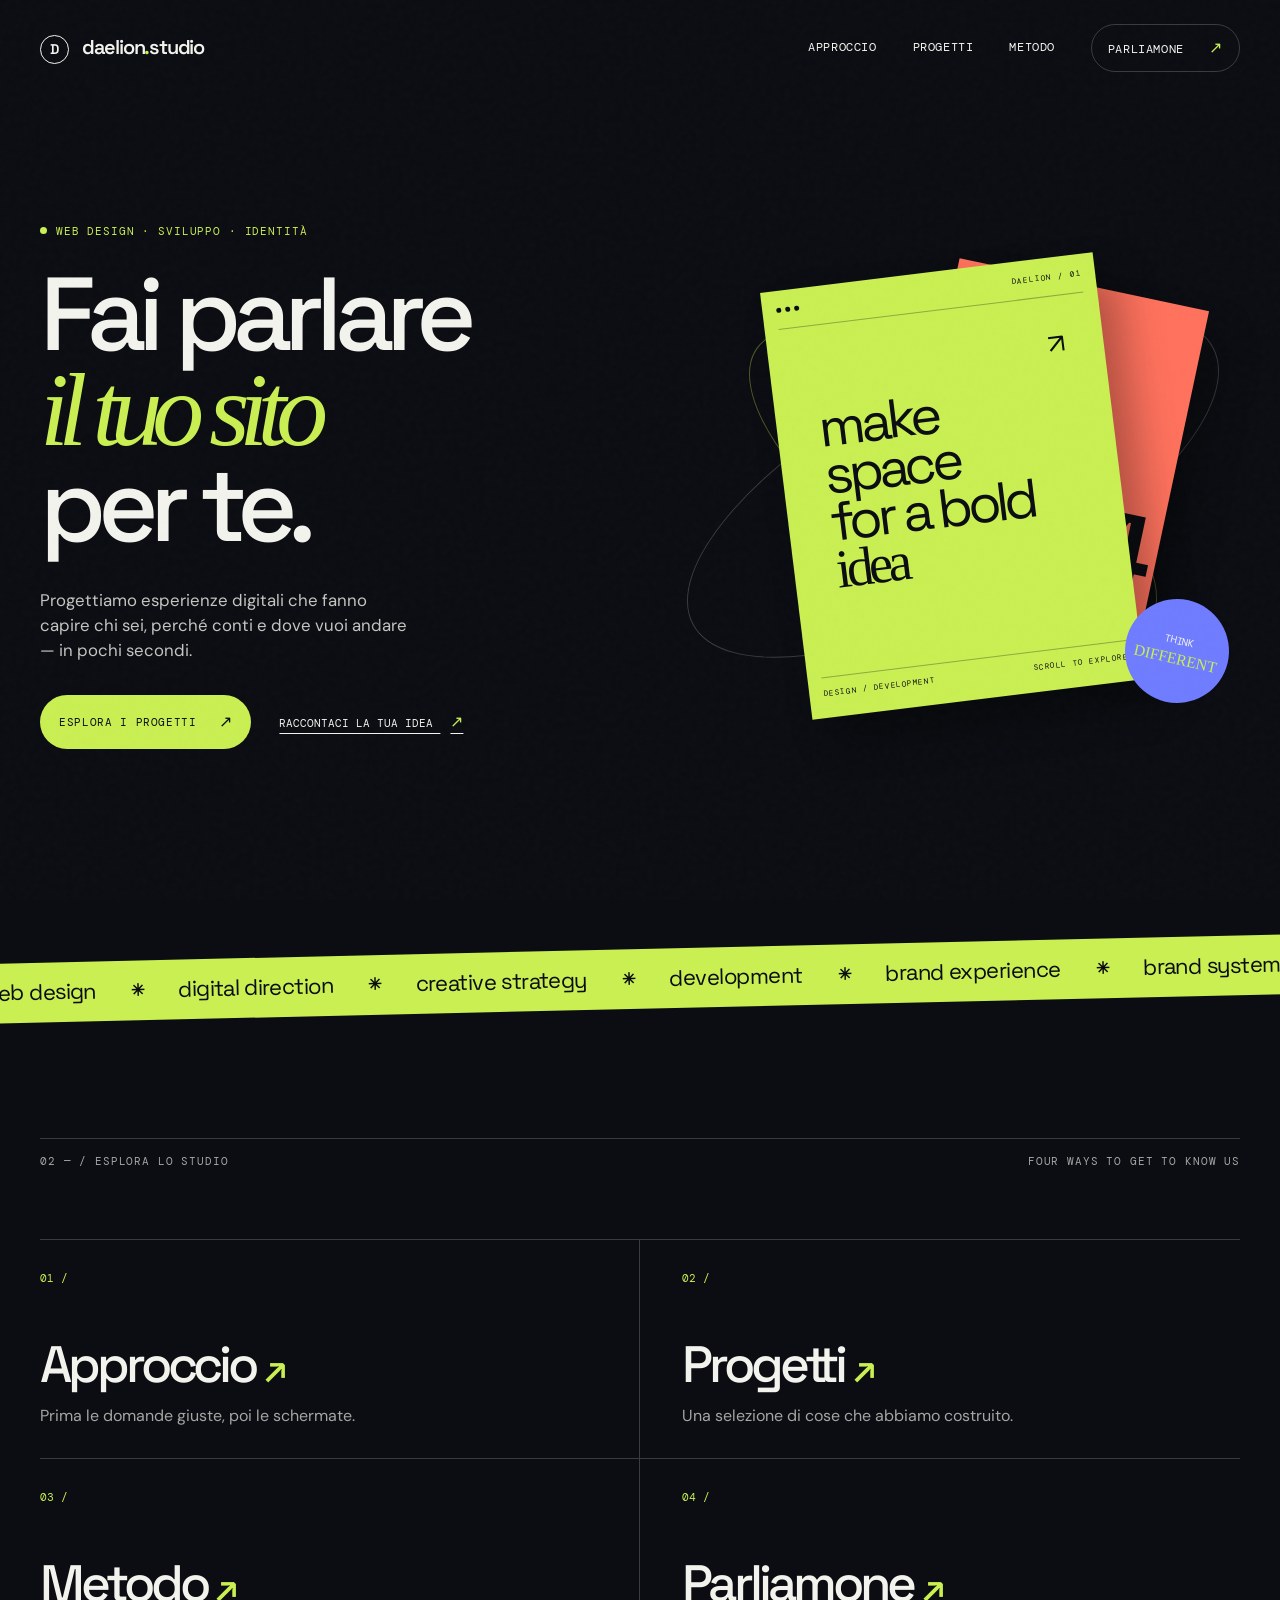
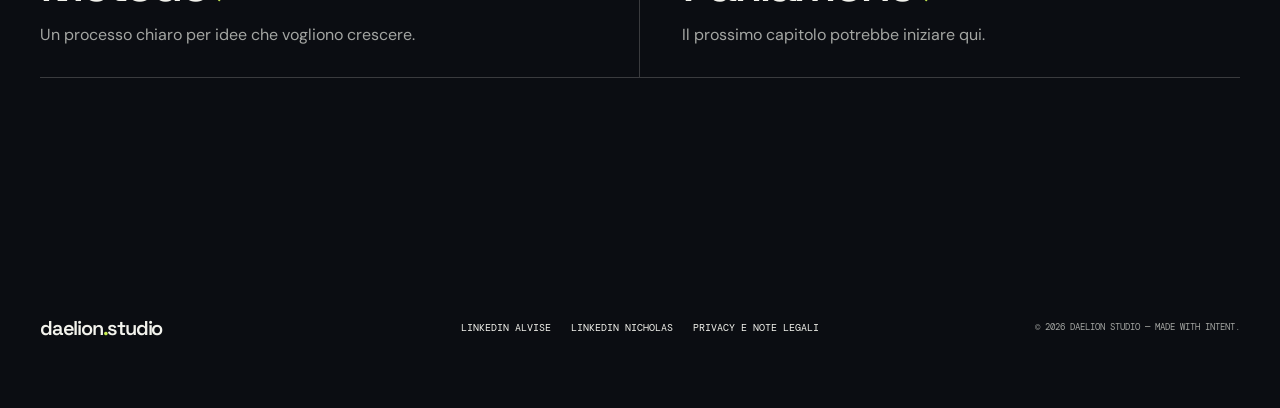
==== commit 0bf85752: "Expand homepage services ticker" ====
--- a/index.html
+++ b/index.html
@@ -20,7 +20,11 @@
   <body>
     <div class="noise" aria-hidden="true"></div>
     <header class="site-header">
-      <a class="brand" href="index.html" aria-label="Daelion Studio, torna all'inizio">
+      <a
+        class="brand"
+        href="index.html"
+        aria-label="Daelion Studio, torna all'inizio"
+      >
         <span class="brand-mark">D</span>
         <span>daelion<span class="brand-dot">.</span>studio</span>
       </a>
@@ -56,7 +60,11 @@
             </a>
           </div>
         </div>
-        <div class="hero-art" aria-label="Composizione astratta con anteprima di un sito web" role="img">
+        <div
+          class="hero-art"
+          aria-label="Composizione astratta con anteprima di un sito web"
+          role="img"
+        >
           <div class="orbit orbit-one"></div>
           <div class="orbit orbit-two"></div>
           <div class="hero-card hero-card-back">
@@ -87,13 +95,27 @@
           <b>✳</b>
           <span>digital direction</span>
           <b>✳</b>
+          <span>creative strategy</span>
+          <b>✳</b>
           <span>development</span>
           <b>✳</b>
           <span>brand experience</span>
           <b>✳</b>
+          <span>brand systems</span>
+          <b>✳</b>
+          <span>responsive experience</span>
+          <b>✳</b>
           <span>web design</span>
           <b>✳</b>
           <span>digital direction</span>
+          <b>✳</b>
+          <span>digital craft</span>
+          <b>✳</b>
+          <span>creative strategy</span>
+          <b>✳</b>
+          <span>development</span>
+          <b>✳</b>
+          <span>brand experience</span>
           <b>✳</b>
         </div>
       </div>
@@ -131,11 +153,13 @@
         daelion<span class="brand-dot">.</span>studio
       </div>
       <div class="footer-links">
-        <a href="progetti.html">Instagram</a>
+        <!-- <a href="progetti.html">Instagram</a> -->
         <a href="linkedin.com/in/alvise-garberino">LinkedIn Alvise</a>
-        <a href="linkedin.com/in/nicholas-darisi-b0581b3ab">LinkedIn Nicholas</a>
+        <a href="linkedin.com/in/nicholas-darisi-b0581b3ab"
+          >LinkedIn Nicholas</a
+        >
       </div>
-      <p>© 2024 Daelion Studio — Made with intent.</p>
+      <p>© 2026 Daelion Studio — Made with intent.</p>
     </footer>
     <script src="script.js"></script>
   </body>
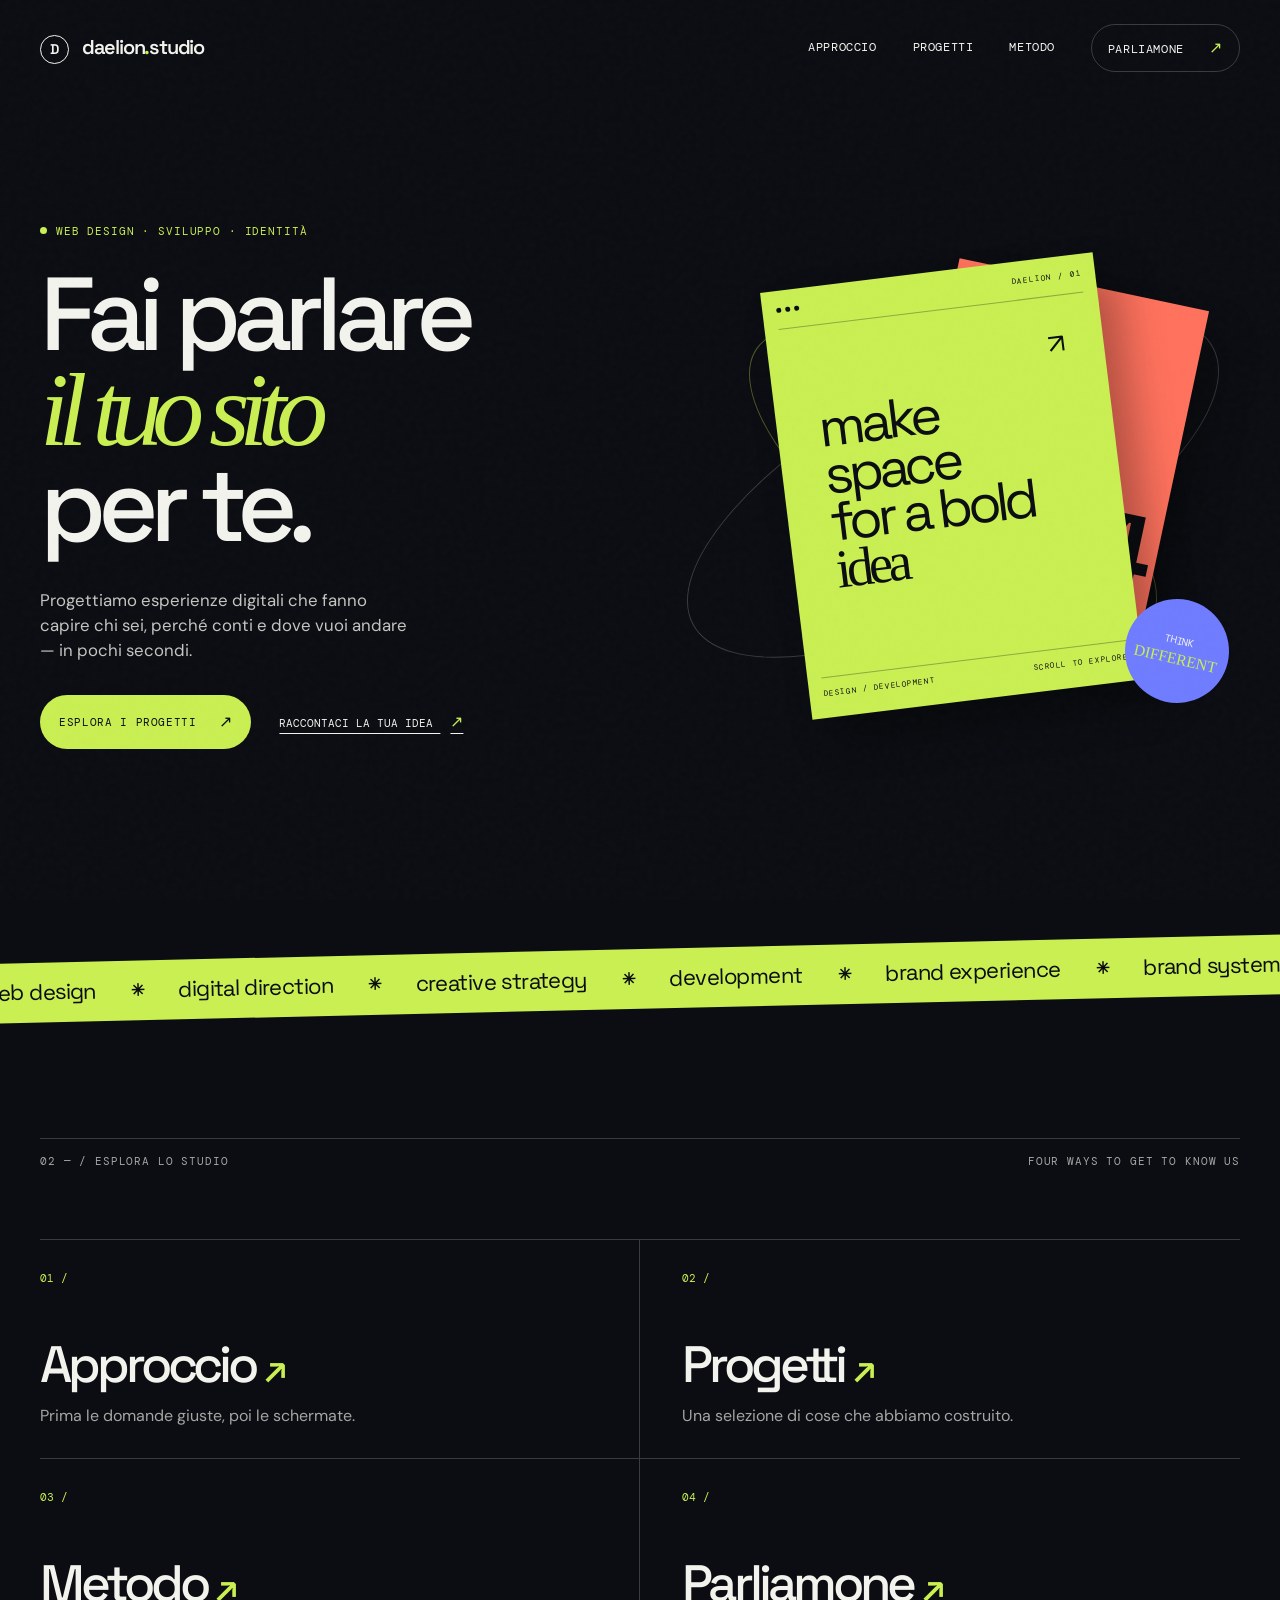
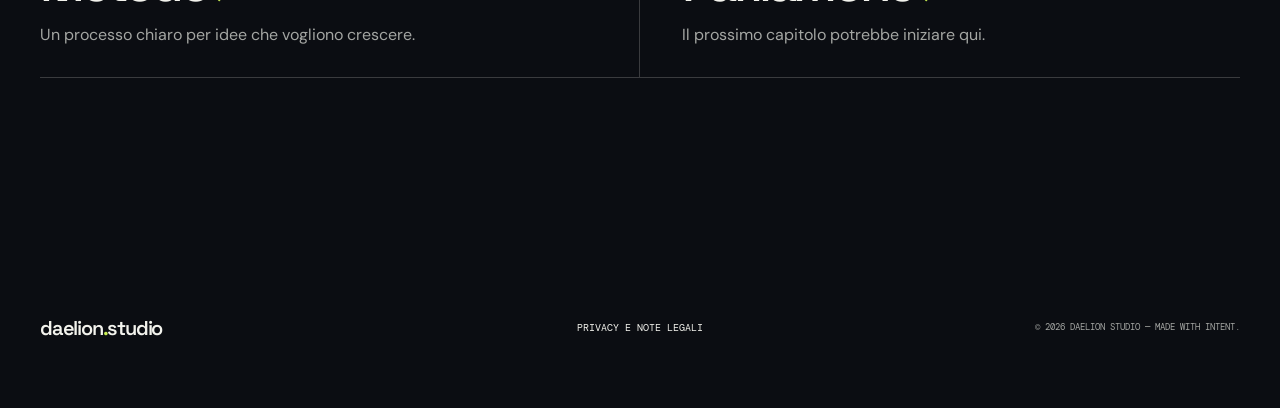
==== commit fac2b1d8: "Move LinkedIn links to contact page" ====
--- a/index.html
+++ b/index.html
@@ -153,11 +153,7 @@
         daelion<span class="brand-dot">.</span>studio
       </div>
       <div class="footer-links">
-        <!-- <a href="progetti.html">Instagram</a> -->
-        <a href="linkedin.com/in/alvise-garberino">LinkedIn Alvise</a>
-        <a href="linkedin.com/in/nicholas-darisi-b0581b3ab"
-          >LinkedIn Nicholas</a
-        >
+        <a href="privacy.html" data-privacy-link>Privacy e note legali</a>
       </div>
       <p>© 2026 Daelion Studio — Made with intent.</p>
     </footer>
--- a/styles.css
+++ b/styles.css
@@ -677,6 +677,102 @@
 .marea-top span {
   font-size: 0.5rem;
 }
+.preview-longato {
+  background: #f4b64f;
+}
+.longato-top {
+  display: flex;
+  justify-content: space-between;
+  font: 0.67rem var(--mono);
+  text-transform: uppercase;
+}
+.longato-top span {
+  font-size: 0.5rem;
+}
+.longato-title {
+  font: 500 3.8rem / 0.78 var(--display);
+  letter-spacing: -0.1em;
+  position: absolute;
+  bottom: 72px;
+}
+.longato-title i {
+  font: 400 1em Georgia, serif;
+}
+.longato-bottom {
+  position: absolute;
+  bottom: 25px;
+  font: 0.67rem var(--mono);
+  text-transform: uppercase;
+}
+.project-external {
+  display: inline-block;
+  color: var(--lime);
+  font: 0.65rem var(--mono);
+  margin-top: 12px;
+  text-decoration: none;
+  text-transform: uppercase;
+}
+.project-external:hover {
+  text-decoration: underline;
+  text-underline-offset: 4px;
+}
+.preview-terrazza {
+  background: #d9e4d0;
+}
+.terrazza-top {
+  display: flex;
+  justify-content: space-between;
+  font: 0.67rem var(--mono);
+  text-transform: uppercase;
+}
+.terrazza-top span {
+  font-size: 0.5rem;
+}
+.terrazza-title {
+  color: #293b2c;
+  font: 500 3.8rem / 0.78 var(--display);
+  letter-spacing: -0.1em;
+  position: absolute;
+  bottom: 72px;
+}
+.terrazza-title i {
+  font: 400 1em Georgia, serif;
+}
+.terrazza-bottom {
+  bottom: 25px;
+  color: #293b2c;
+  font: 0.67rem var(--mono);
+  position: absolute;
+  text-transform: uppercase;
+}
+.preview-dagheno {
+  background: #ef604d;
+  color: #fff2d7;
+}
+.dagheno-top {
+  display: flex;
+  justify-content: space-between;
+  font: 0.67rem var(--mono);
+  text-transform: uppercase;
+}
+.dagheno-top span {
+  font-size: 0.5rem;
+}
+.dagheno-title {
+  font: 500 3.8rem / 0.78 var(--display);
+  letter-spacing: -0.1em;
+  position: absolute;
+  bottom: 72px;
+}
+.dagheno-title i {
+  font: 400 1em Georgia, serif;
+}
+.dagheno-bottom {
+  bottom: 25px;
+  font: 0.67rem var(--mono);
+  position: absolute;
+  text-transform: uppercase;
+}
 .work-note {
   text-align: center;
   color: var(--muted);
@@ -1153,6 +1249,26 @@
   color: var(--lime);
   font-size: 0.75em;
 }
+.contact-socials {
+  border-top: 1px solid var(--line);
+  display: flex;
+  flex-wrap: wrap;
+  gap: 14px 20px;
+  margin-top: 60px;
+  padding-top: 16px;
+}
+.contact-socials .contact-label {
+  flex-basis: 100%;
+}
+.contact-socials a {
+  color: var(--paper);
+  font: 0.7rem var(--mono);
+  text-transform: uppercase;
+  text-decoration: none;
+}
+.contact-socials a:hover {
+  color: var(--lime);
+}
 .active-link {
   color: var(--lime) !important;
 }
@@ -1223,9 +1339,12 @@
   .contact-extra {
     padding-top: 75px;
   }
-  .contact-extra > div + div {
-    margin-top: 55px;
-  }
+.contact-extra > div + div {
+  margin-top: 55px;
+}
+.contact-socials {
+  margin-top: 42px;
+}
 }
 .legal-content {
   padding-bottom: 150px;
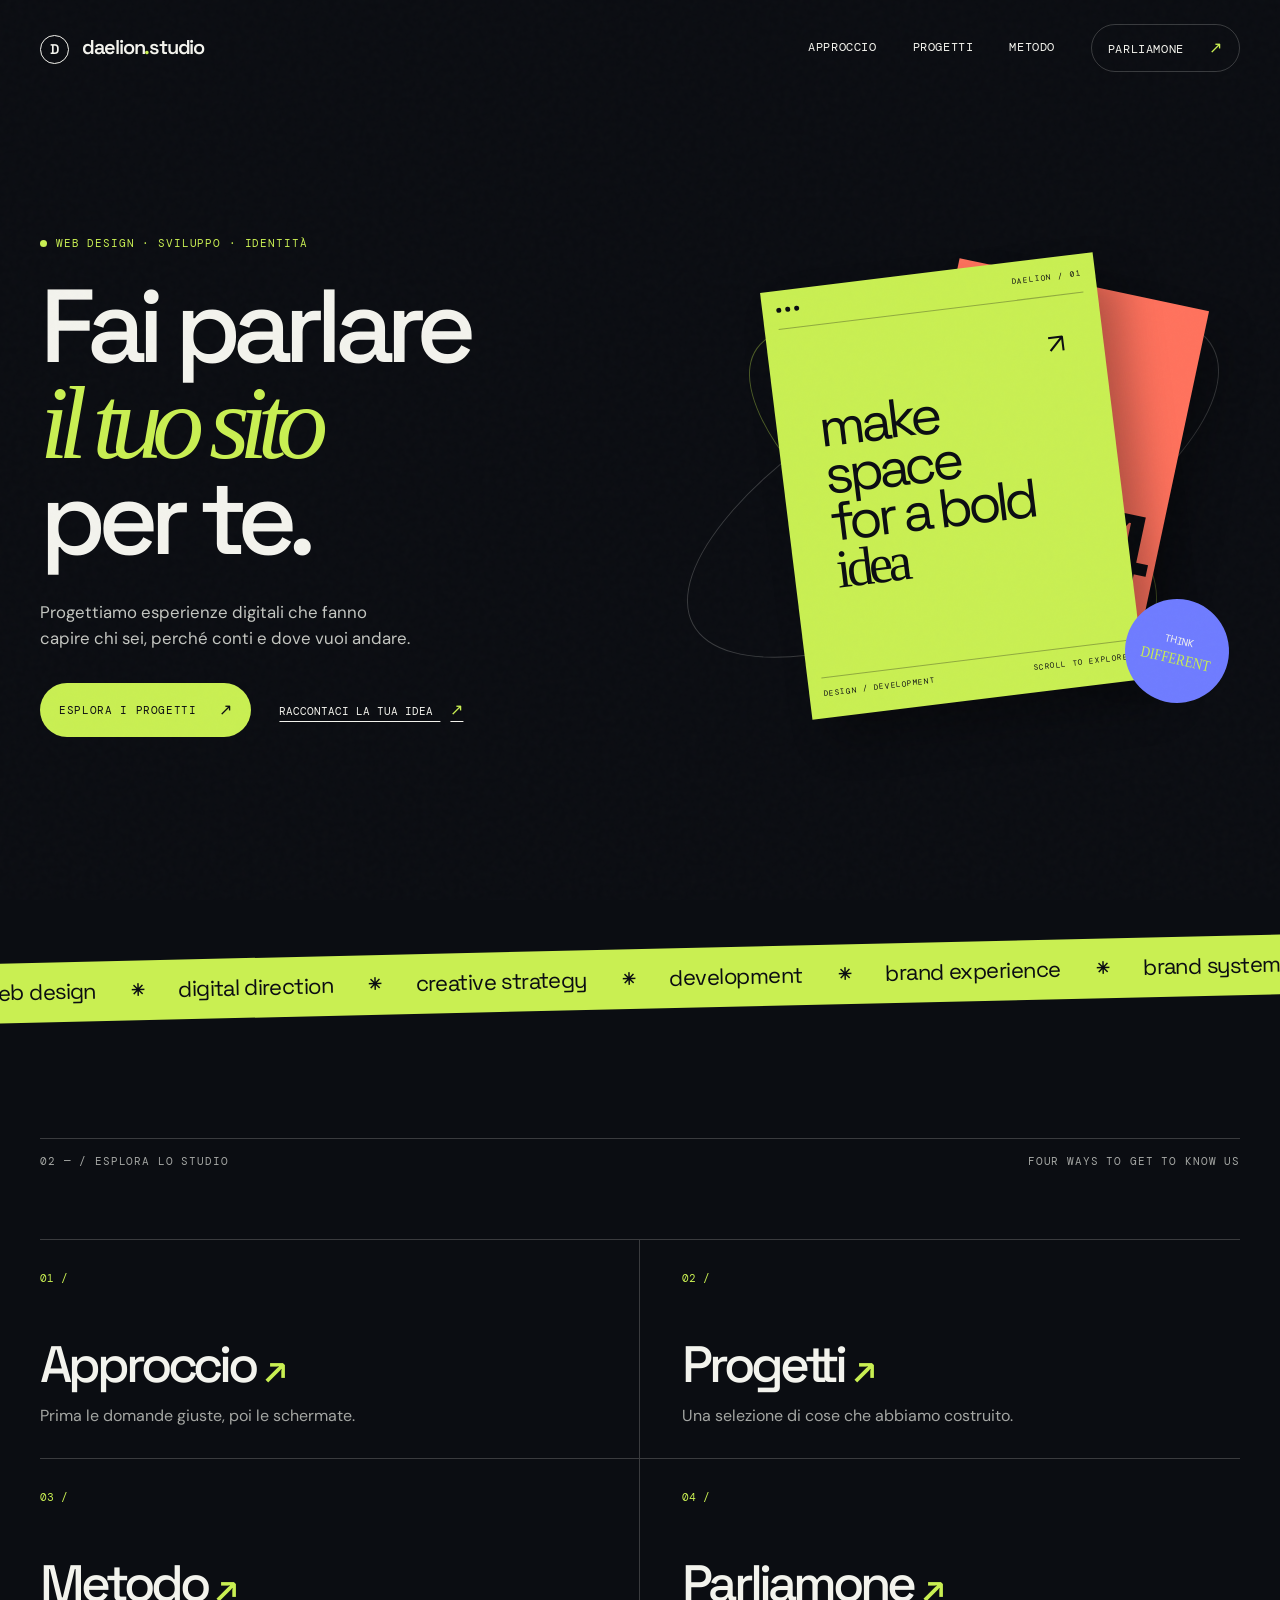
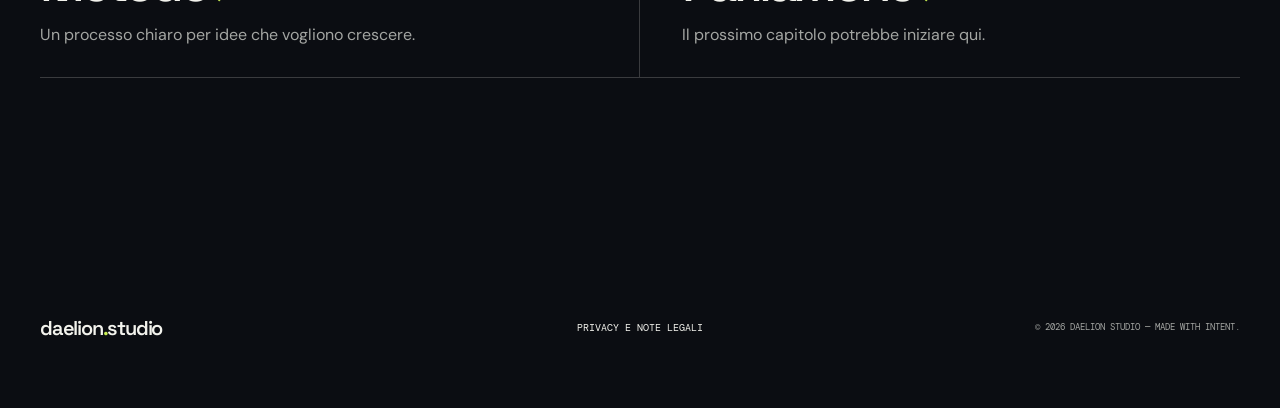
==== commit bd6e44e3: "Refine homepage and approach copy Shorten the homepage hero text and simplify section labels on the " ====
--- a/index.html
+++ b/index.html
@@ -49,7 +49,7 @@
           <h1>Fai parlare<br /><em>il tuo sito</em><br />per te.</h1>
           <p class="hero-intro">
             Progettiamo esperienze digitali che fanno capire chi sei, perché
-            conti e dove vuoi andare — in pochi secondi.
+            conti e dove vuoi andare.
           </p>
           <div class="hero-actions">
             <a class="button button-primary" href="progetti.html">
--- a/styles.css
+++ b/styles.css
@@ -15,15 +15,17 @@
 }
 html {
   scroll-behavior: smooth;
+  overflow-x: clip;
 }
 body {
   margin: 0;
+  padding-top: env(safe-area-inset-top);
   background: var(--ink);
   color: var(--paper);
   font-family: var(--sans);
   font-size: 16px;
   line-height: 1.5;
-  overflow-x: hidden;
+  overflow-x: clip;
 }
 .noise {
   position: fixed;
@@ -351,6 +353,9 @@
   margin-top: 4px;
   white-space: nowrap;
   text-align: center;
+  max-width: 100%;
+  transform: scaleX(0.84);
+  transform-origin: center;
 }
 .hero-meta {
   position: absolute;
@@ -382,6 +387,7 @@
   padding: 13px 0;
   animation: marquee 25s linear infinite;
   font-family: var(--display);
+  font-variant-emoji: text;
   font-size: 1.35rem;
   letter-spacing: -0.04em;
 }
@@ -492,32 +498,18 @@
   color: var(--muted);
   margin: 0 0 5px;
 }
-.filter-row {
-  display: flex;
-  gap: 8px;
-  margin-bottom: 32px;
-}
-.filter {
-  border: 1px solid var(--line);
-  background: none;
-  color: var(--muted);
-  padding: 9px 14px;
-  border-radius: 99px;
-  font-family: var(--mono);
-  font-size: 0.65rem;
-  text-transform: uppercase;
-  cursor: pointer;
-}
-.filter.active,
-.filter:hover {
-  background: var(--lime);
-  border-color: var(--lime);
-  color: var(--ink);
-}
 .portfolio-grid {
   display: grid;
-  grid-template-columns: 1.25fr 0.75fr;
+  grid-template-columns: repeat(5, minmax(0, 1fr));
   gap: 34px;
+}
+.project-card:nth-child(1),
+.project-card:nth-child(4) {
+  grid-column: span 3;
+}
+.project-card:nth-child(2),
+.project-card:nth-child(3) {
+  grid-column: span 2;
 }
 .project-card {
   min-width: 0;
@@ -551,6 +543,16 @@
   font-weight: 500;
   margin: 0;
   letter-spacing: -0.04em;
+}
+.project-status {
+  display: inline-block;
+  margin-left: 10px;
+  color: var(--lime);
+  font: 0.58rem var(--mono);
+  letter-spacing: 0.04em;
+  text-transform: uppercase;
+  vertical-align: middle;
+  white-space: nowrap;
 }
 .project-info p {
   font-family: var(--mono);
@@ -768,6 +770,34 @@
   font: 400 1em Georgia, serif;
 }
 .dagheno-bottom {
+  bottom: 25px;
+  font: 0.67rem var(--mono);
+  position: absolute;
+  text-transform: uppercase;
+}
+.preview-forbici {
+  background: #d8c7f1;
+  color: #241b33;
+}
+.forbici-top {
+  display: flex;
+  justify-content: space-between;
+  font: 0.67rem var(--mono);
+  text-transform: uppercase;
+}
+.forbici-top span {
+  font-size: 0.5rem;
+}
+.forbici-title {
+  font: 500 3.8rem / 0.78 var(--display);
+  letter-spacing: -0.1em;
+  position: absolute;
+  bottom: 72px;
+}
+.forbici-title i {
+  font: 400 1em Georgia, serif;
+}
+.forbici-bottom {
   bottom: 25px;
   font: 0.67rem var(--mono);
   position: absolute;
@@ -957,13 +987,21 @@
     display: block;
     padding: 70px 0 90px;
     min-height: auto;
+    overflow: clip;
   }
   .hero h1 {
-    font-size: clamp(4rem, 17vw, 7rem);
+    font-size: clamp(3.6rem, 15vw, 7rem);
+    max-width: 100%;
+  }
+  .hero-actions {
+    flex-wrap: wrap;
+    gap: 20px;
   }
   .hero-art {
     height: 450px;
     margin-top: 35px;
+    width: 100%;
+    overflow: clip;
   }
   .hero-card-front {
     width: 260px;
@@ -986,6 +1024,11 @@
     width: 82px;
     height: 82px;
     font-size: 0.55rem;
+    overflow: hidden;
+  }
+  .hero-sticker b {
+    font-size: 0.82rem;
+    letter-spacing: -0.06em;
   }
   .orbit-one {
     width: 390px;
@@ -1225,6 +1268,9 @@
 .contact-page .contact {
   margin-bottom: 0;
 }
+.contact-page .contact-content h1 em {
+  color: var(--paper);
+}
 .contact-extra {
   display: grid;
   grid-template-columns: 1fr 1fr;
@@ -1257,6 +1303,24 @@
   margin-top: 60px;
   padding-top: 16px;
 }
+.contact-brief {
+  color: var(--muted);
+  list-style: none;
+  margin: 24px 0 0;
+  padding: 0;
+}
+.contact-brief li {
+  border-top: 1px solid var(--line);
+  font: 0.72rem var(--mono);
+  padding: 12px 0;
+  text-transform: uppercase;
+}
+.contact-note {
+  color: var(--muted);
+  font: 0.68rem var(--mono);
+  margin: 18px 0 0;
+  text-transform: uppercase;
+}
 .contact-socials .contact-label {
   flex-basis: 100%;
 }
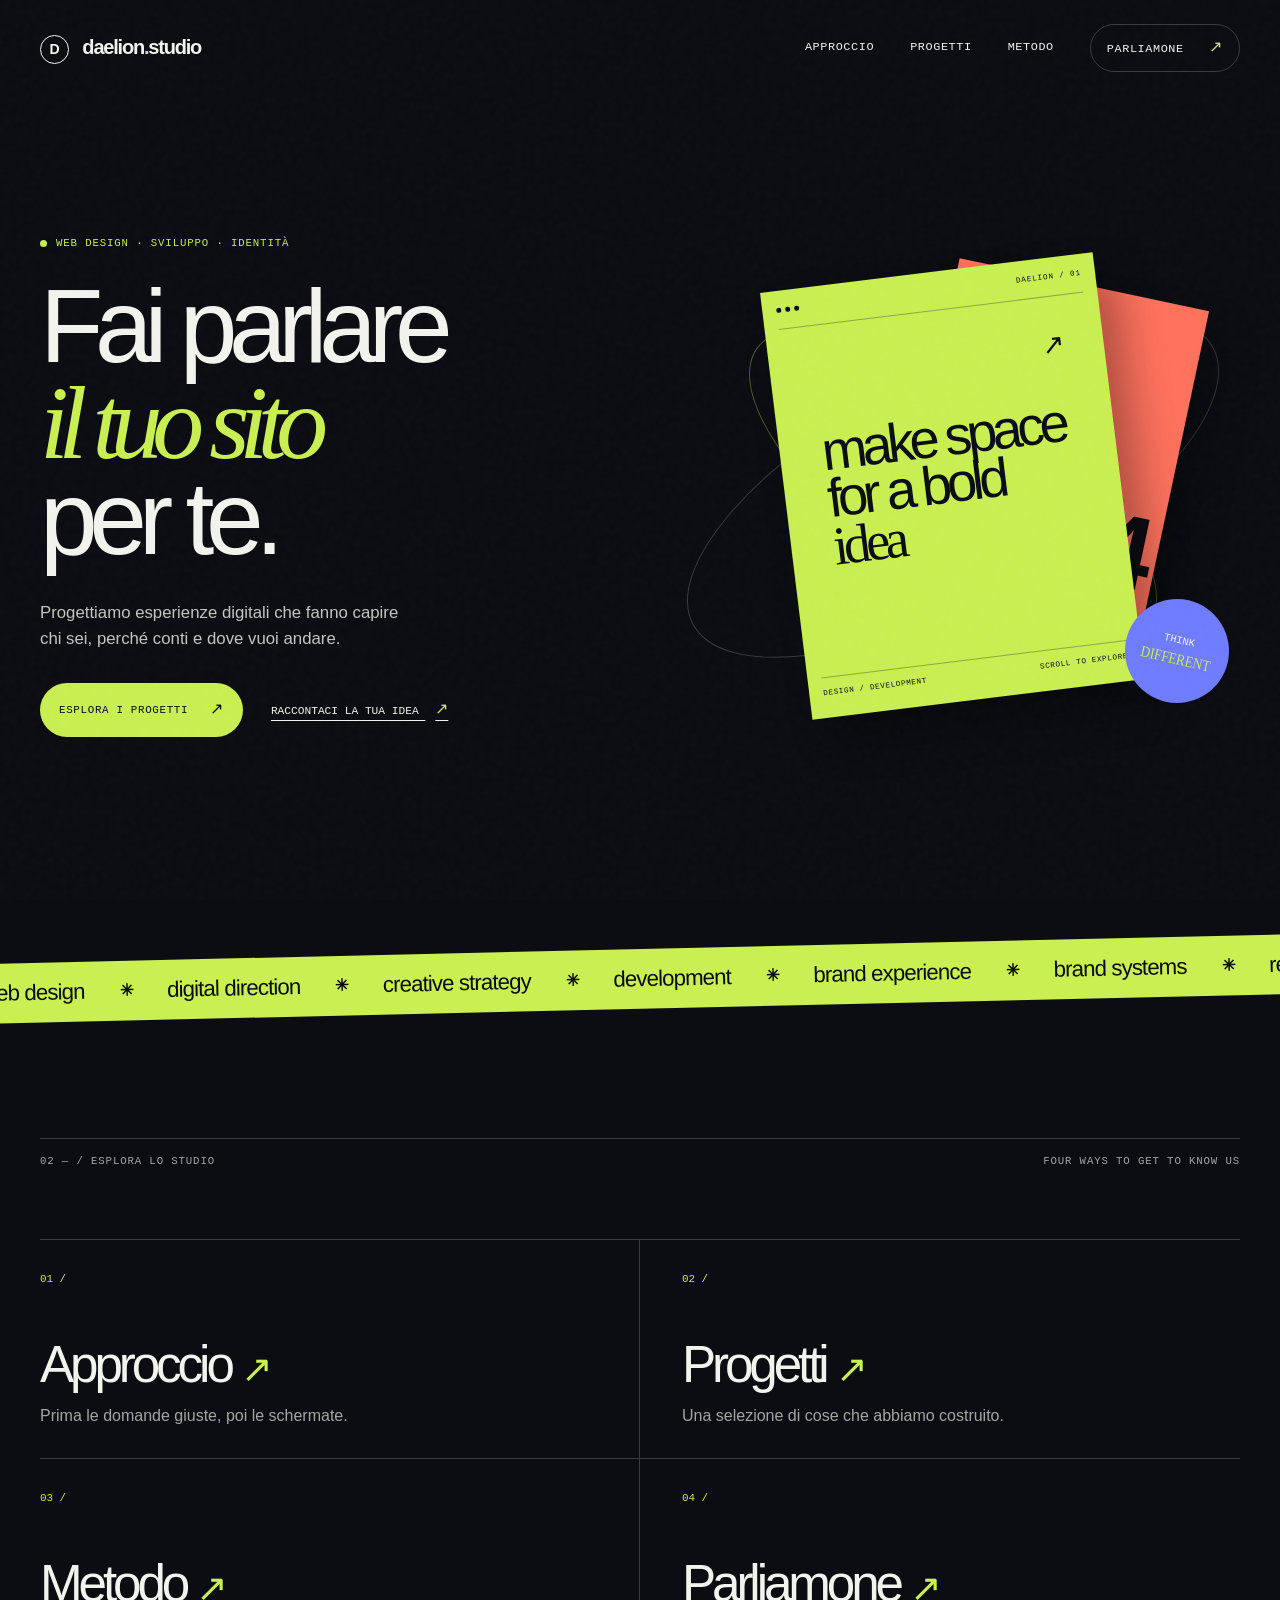
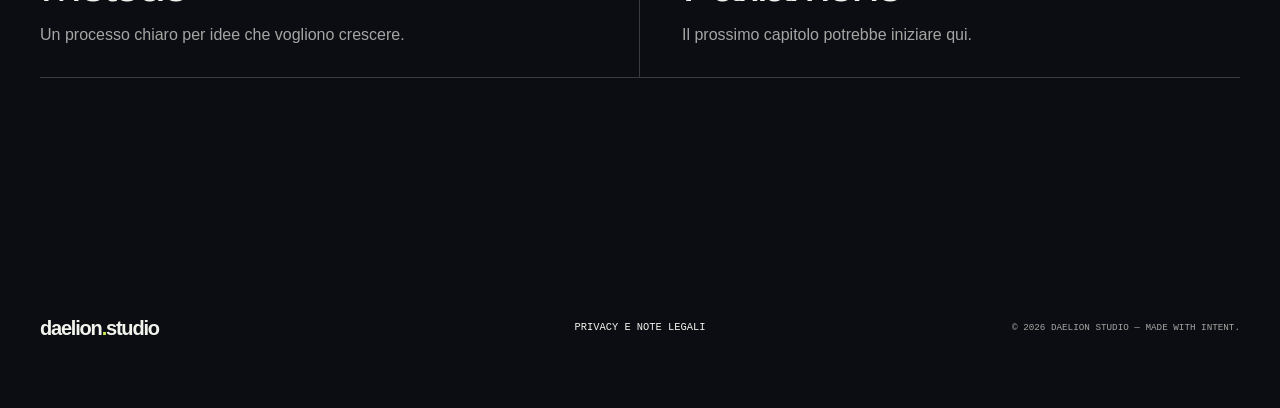
==== commit 30172cd9: "Remove external font dependencies Use system font stacks across the site and remove Google Fonts lin" ====
--- a/index.html
+++ b/index.html
@@ -9,12 +9,6 @@
     />
     <title>Daelion Studio — Siti web con carattere</title>
     <link rel="icon" type="image/svg+xml" href="favicon.svg" />
-    <link rel="preconnect" href="https://fonts.googleapis.com" />
-    <link rel="preconnect" href="https://fonts.gstatic.com" crossorigin />
-    <link
-      href="https://fonts.googleapis.com/css2?family=DM+Mono:wght@400;500&family=DM+Sans:wght@400;500;600;700&family=Space+Grotesk:wght@400;500;600;700&display=swap"
-      rel="stylesheet"
-    />
     <link rel="stylesheet" href="styles.css" />
   </head>
   <body>
--- a/styles.css
+++ b/styles.css
@@ -6,9 +6,9 @@
   --blue: #6f7cff;
   --line: rgba(243, 243, 237, 0.2);
   --muted: #a4a6a3;
-  --sans: "DM Sans", Arial, sans-serif;
-  --display: "Space Grotesk", Arial, sans-serif;
-  --mono: "DM Mono", monospace;
+  --sans: Arial, Helvetica, sans-serif;
+  --display: "Arial Black", Arial, Helvetica, sans-serif;
+  --mono: "SFMono-Regular", Consolas, "Liberation Mono", monospace;
 }
 * {
   box-sizing: border-box;
